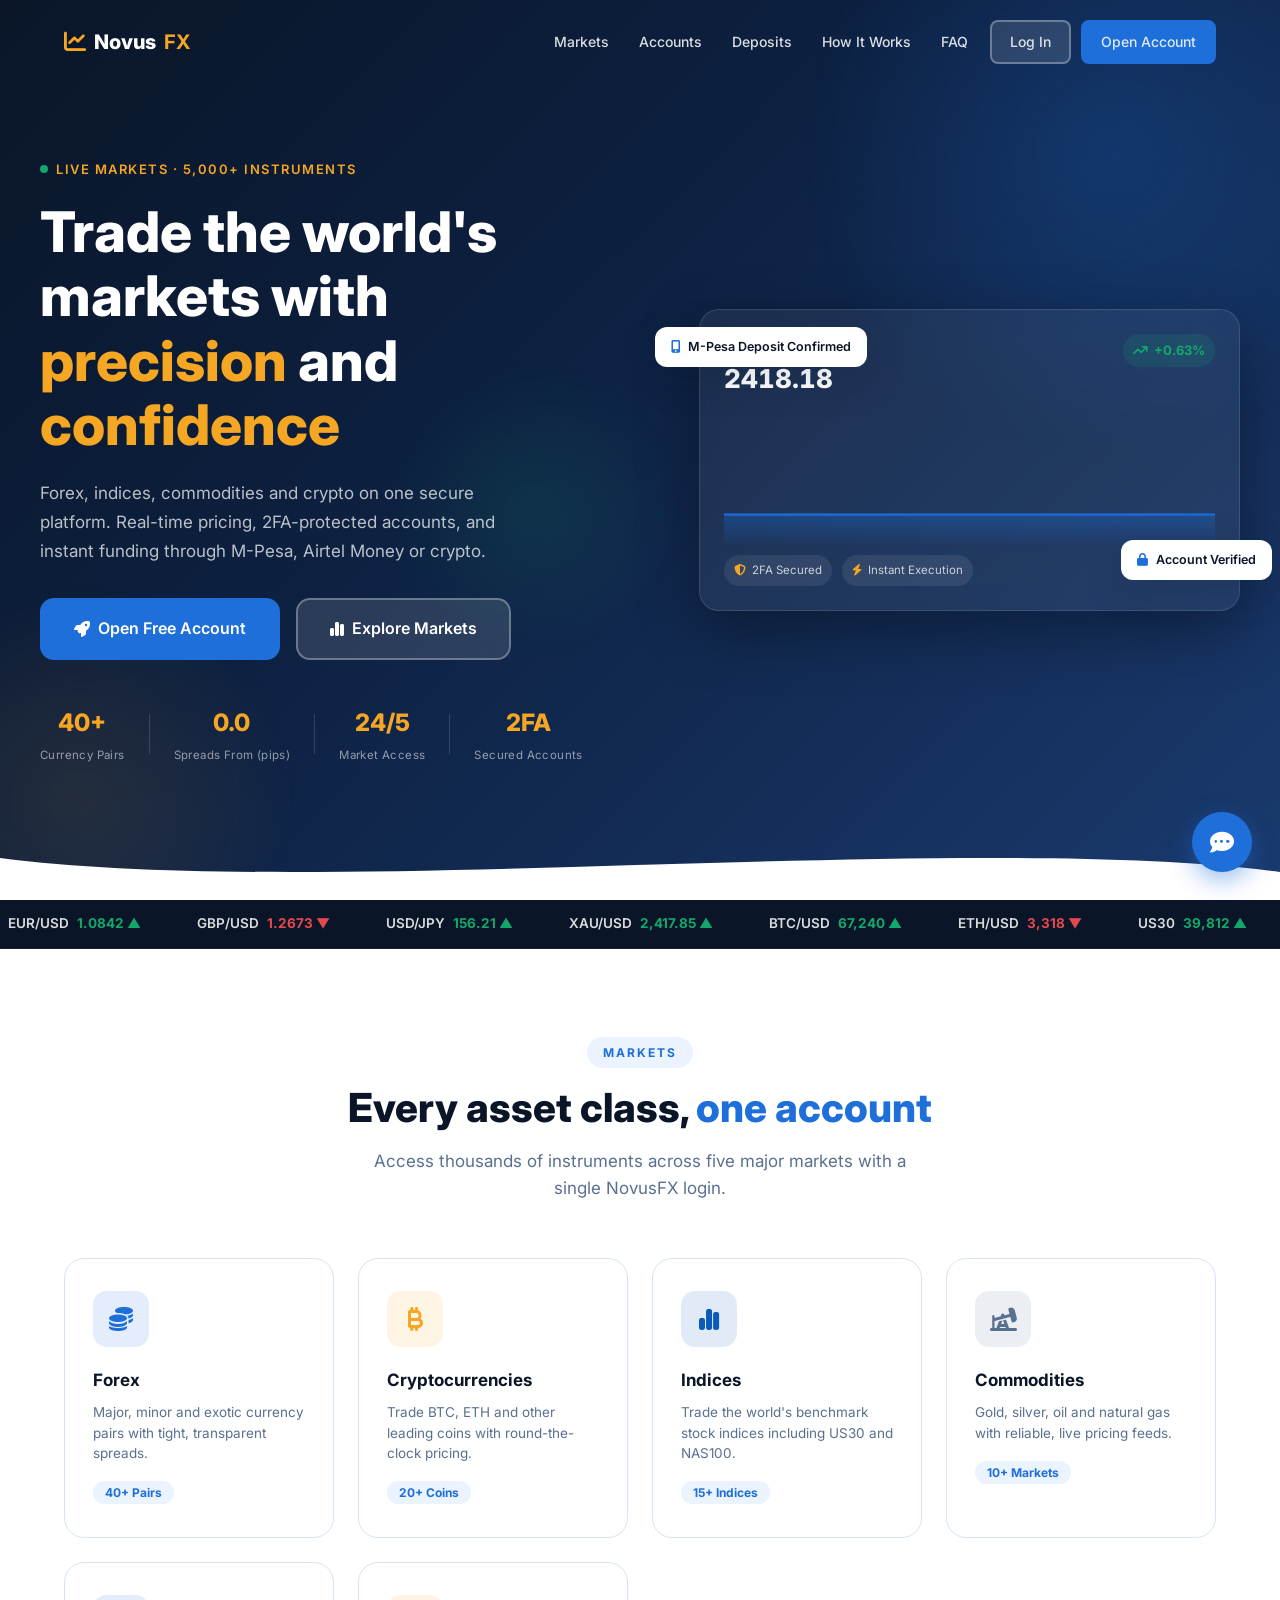
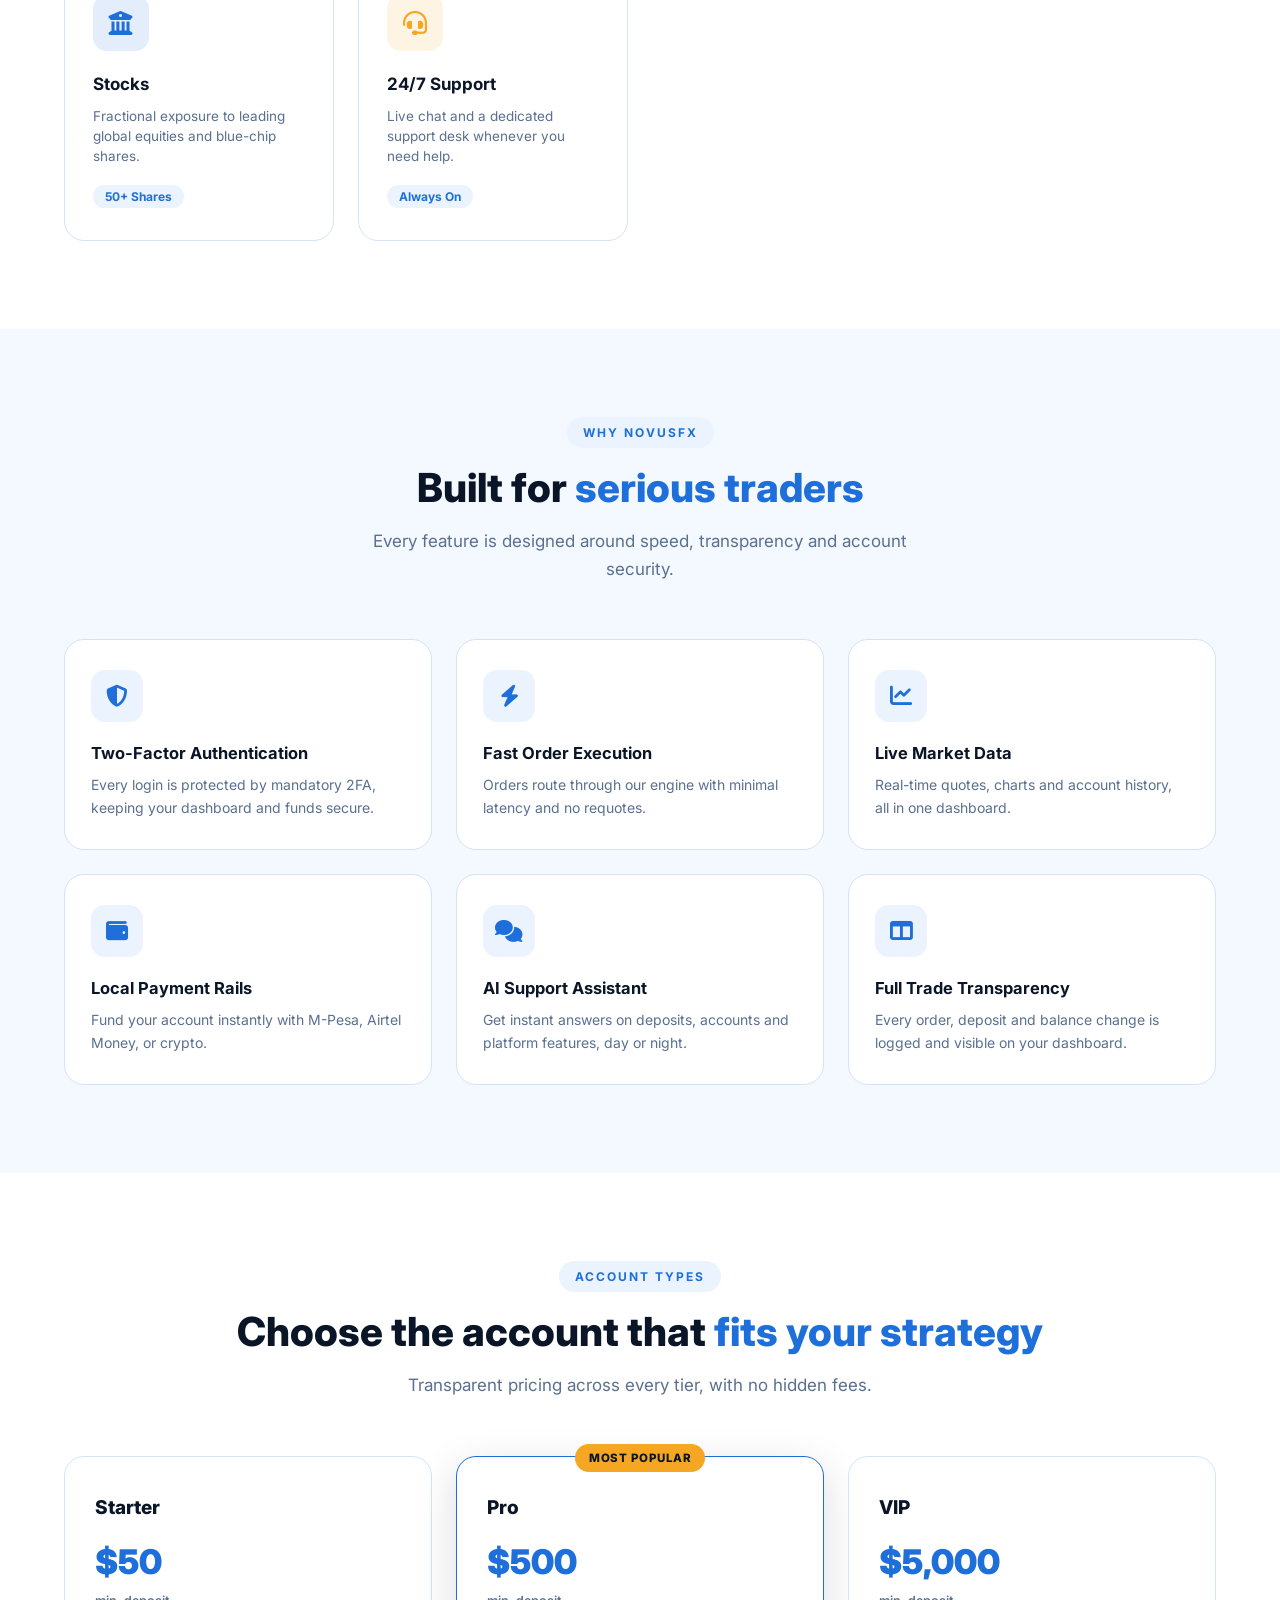
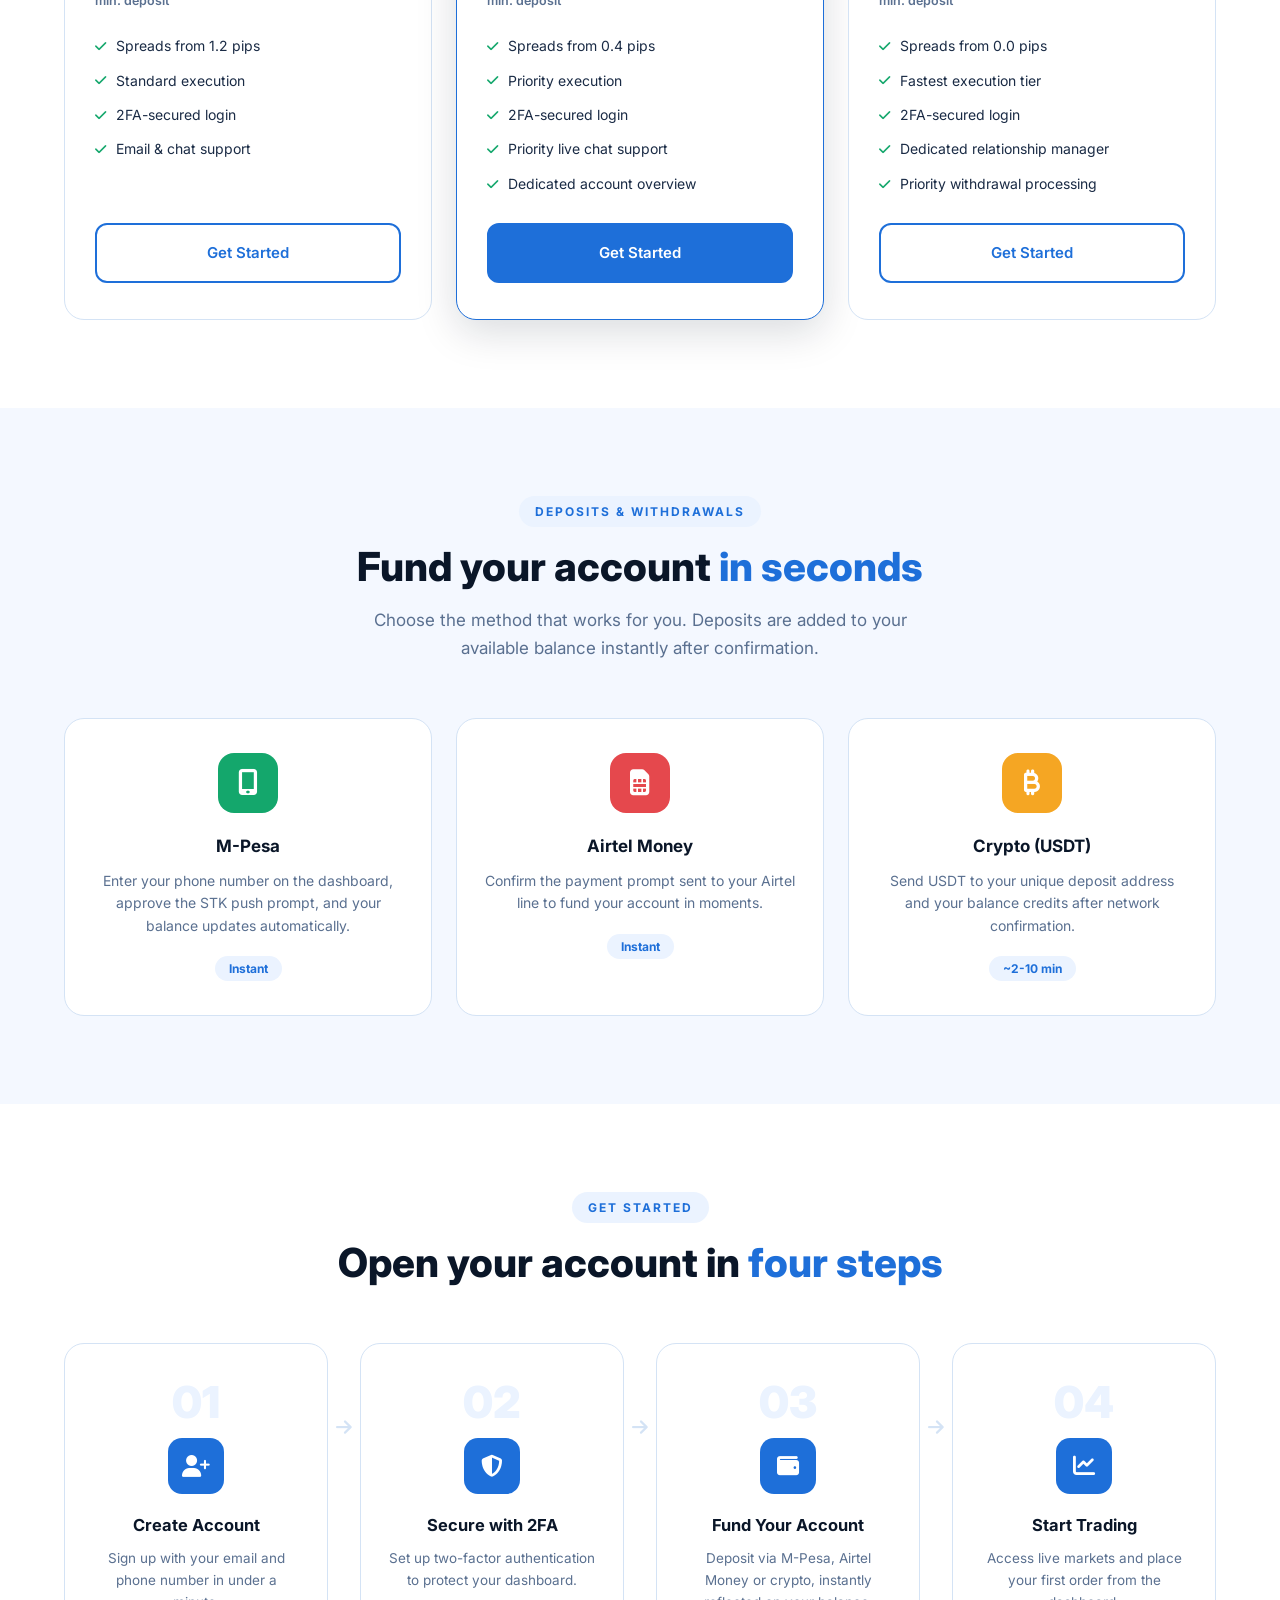
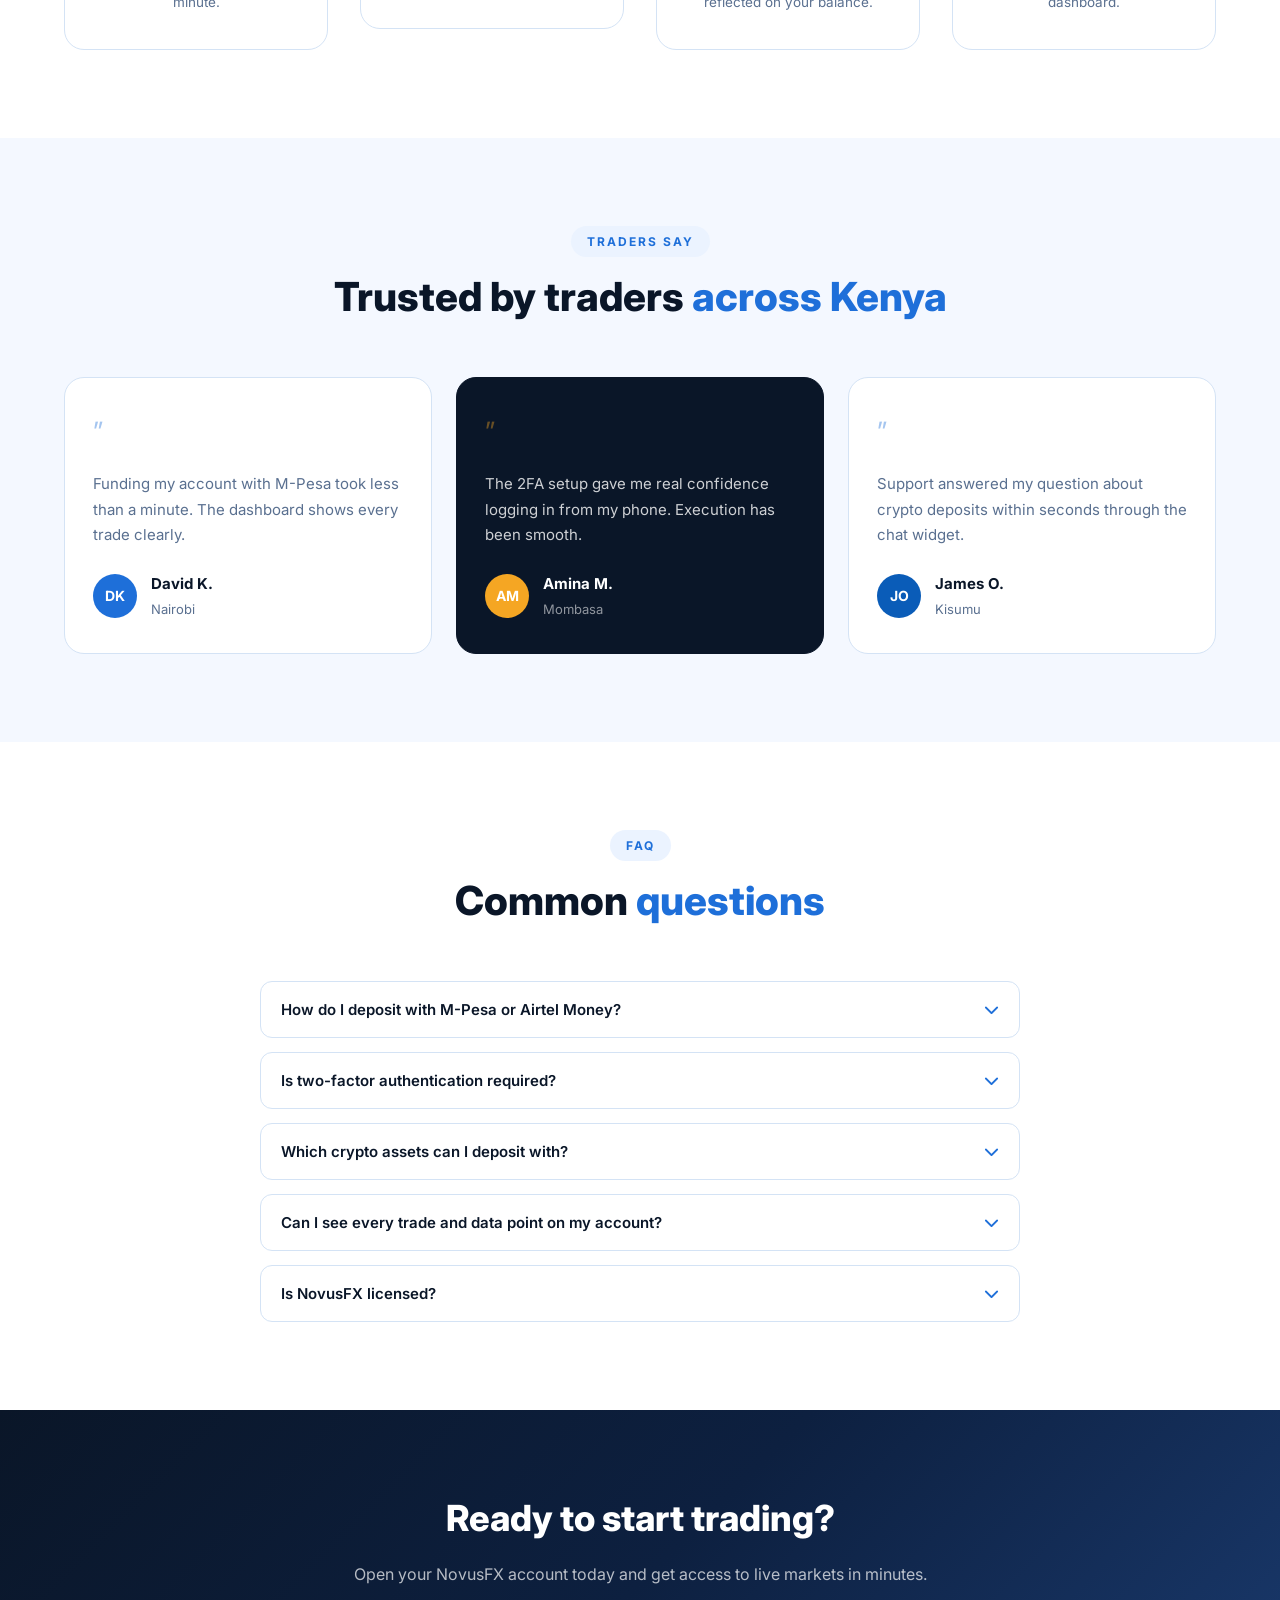
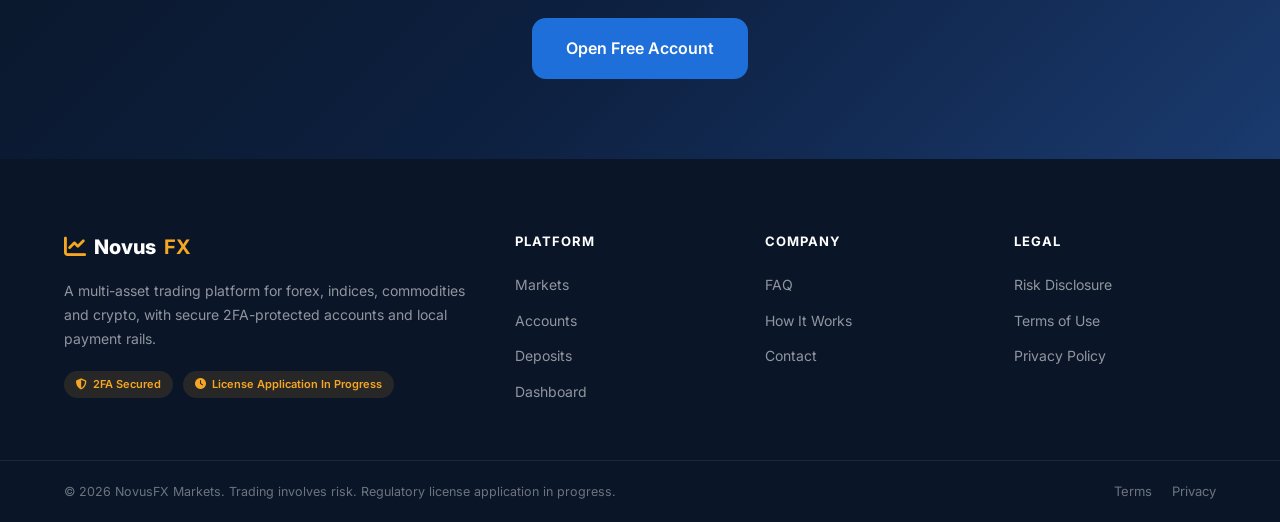
==== index.html @ 7cb46a4c "Add files via upload" ====
<!DOCTYPE html>
<html lang="en">
<head>
<meta charset="UTF-8">
<meta name="viewport" content="width=device-width, initial-scale=1.0">
<title>NovusFX Markets | Trade Forex, Indices, Commodities &amp; Crypto</title>
<meta name="description" content="NovusFX Markets — a multi-asset trading platform for forex, indices, commodities and crypto. Secure 2FA login, live market data, M-Pesa, Airtel Money and crypto funding.">
<link rel="preconnect" href="https://fonts.googleapis.com">
<link href="https://fonts.googleapis.com/css2?family=Inter:wght@400;500;600;700;800;900&display=swap" rel="stylesheet">
<link rel="stylesheet" href="https://cdnjs.cloudflare.com/ajax/libs/font-awesome/6.5.1/css/all.min.css">
<link rel="stylesheet" href="style.css">
</head>
<body>

<nav class="navbar" id="navbar">
  <div class="container nav-inner">
    <a href="#top" class="logo"><i class="fa-solid fa-chart-line logo-icon"></i><strong>Novus</strong><em>FX</em></a>
    <div class="nav-links" id="navLinks">
      <a href="#markets">Markets</a>
      <a href="#accounts">Accounts</a>
      <a href="#deposits">Deposits</a>
      <a href="#how-it-works">How It Works</a>
      <a href="#faq">FAQ</a>
      <a href="auth.html" class="btn btn-ghost">Log In</a>
      <a href="auth.html?tab=signup" class="btn btn-primary">Open Account</a>
    </div>
    <button class="hamburger" id="hamburger" aria-label="Menu"><span></span><span></span><span></span></button>
  </div>
</nav>

<header class="hero" id="top">
  <div class="hero-bg-shapes">
    <div class="shape shape-1"></div>
    <div class="shape shape-2"></div>
    <div class="shape shape-3"></div>
  </div>

  <div class="container hero-inner">
    <div class="hero-copy">
      <div class="hero-eyebrow"><span class="live-dot"></span> Live Markets &middot; 5,000+ Instruments</div>
      <h1>Trade the world's markets with <span class="highlight">precision</span> and <span class="highlight">confidence</span></h1>
      <p class="hero-sub">Forex, indices, commodities and crypto on one secure platform. Real-time pricing, 2FA-protected accounts, and instant funding through M-Pesa, Airtel Money or crypto.</p>
      <div class="hero-actions">
        <a href="auth.html?tab=signup" class="btn btn-primary btn-lg"><i class="fa-solid fa-rocket"></i> Open Free Account</a>
        <a href="#markets" class="btn btn-ghost btn-lg"><i class="fa-solid fa-chart-simple"></i> Explore Markets</a>
      </div>
      <div class="hero-trust">
        <div class="trust-item"><span>40+</span><small>Currency Pairs</small></div>
        <div class="trust-divider"></div>
        <div class="trust-item"><span>0.0</span><small>Spreads From (pips)</small></div>
        <div class="trust-divider"></div>
        <div class="trust-item"><span>24/5</span><small>Market Access</small></div>
        <div class="trust-divider"></div>
        <div class="trust-item"><span>2FA</span><small>Secured Accounts</small></div>
      </div>
    </div>

    <div class="hero-visual">
      <div class="chart-card">
        <div class="chart-card-head">
          <div>
            <span class="chart-symbol">XAU/USD</span>
            <span class="chart-price" id="chartPrice">2,417.85</span>
          </div>
          <span class="chart-change up" id="chartChange"><i class="fa-solid fa-arrow-trend-up"></i> +0.64%</span>
        </div>
        <svg class="chart-svg" viewBox="0 0 400 160" preserveAspectRatio="none">
          <defs>
            <linearGradient id="chartFill" x1="0" y1="0" x2="0" y2="1">
              <stop offset="0%" stop-color="#1E6FD9" stop-opacity="0.35"/>
              <stop offset="100%" stop-color="#1E6FD9" stop-opacity="0"/>
            </linearGradient>
          </defs>
          <path id="areaPath" d="M0,120 L400,120 L400,160 L0,160 Z" fill="url(#chartFill)"></path>
          <path id="linePath" d="M0,120 L400,120" fill="none" stroke="#1E6FD9" stroke-width="2.5" stroke-linecap="round"></path>
        </svg>
        <div class="chart-tags">
          <span class="chart-mini-tag"><i class="fa-solid fa-shield-halved"></i> 2FA Secured</span>
          <span class="chart-mini-tag"><i class="fa-solid fa-bolt"></i> Instant Execution</span>
        </div>
      </div>
      <div class="floating-tag tag-1"><i class="fa-solid fa-mobile-screen-button"></i> M-Pesa Deposit Confirmed</div>
      <div class="floating-tag tag-2"><i class="fa-solid fa-lock"></i> Account Verified</div>
    </div>
  </div>

  <div class="hero-wave">
    <svg viewBox="0 0 1440 80" preserveAspectRatio="none"><path fill="#ffffff" d="M0,32 C360,80 1080,0 1440,48 L1440,80 L0,80 Z"></path></svg>
  </div>
</header>

<div class="marquee-strip">
  <div class="marquee-track" id="marqueeTrack">
    <span>EUR/USD <b class="mq-up">1.0842 ▲</b></span>
    <span>GBP/USD <b class="mq-down">1.2673 ▼</b></span>
    <span>USD/JPY <b class="mq-up">156.21 ▲</b></span>
    <span>XAU/USD <b class="mq-up">2,417.85 ▲</b></span>
    <span>BTC/USD <b class="mq-up">67,240 ▲</b></span>
    <span>ETH/USD <b class="mq-down">3,318 ▼</b></span>
    <span>US30 <b class="mq-up">39,812 ▲</b></span>
    <span>NAS100 <b class="mq-up">18,540 ▲</b></span>
    <span>BRENT <b class="mq-down">83.12 ▼</b></span>
    <span>USD/KES <b class="mq-up">129.40 ▲</b></span>
  </div>
</div>

<section class="section" id="markets">
  <div class="container">
    <div class="section-header">
      <span class="section-eyebrow">Markets</span>
      <h2>Every asset class, <span class="highlight">one account</span></h2>
      <p>Access thousands of instruments across five major markets with a single NovusFX login.</p>
    </div>
    <div class="categories-grid">
      <div class="cat-card reveal" style="--c:#1E6FD9">
        <div class="cat-icon"><i class="fa-solid fa-coins"></i></div>
        <h3>Forex</h3>
        <p>Major, minor and exotic currency pairs with tight, transparent spreads.</p>
        <span class="cat-count">40+ Pairs</span>
      </div>
      <div class="cat-card reveal" style="--c:#F5A623">
        <div class="cat-icon"><i class="fa-solid fa-bitcoin-sign"></i></div>
        <h3>Cryptocurrencies</h3>
        <p>Trade BTC, ETH and other leading coins with round-the-clock pricing.</p>
        <span class="cat-count">20+ Coins</span>
      </div>
      <div class="cat-card reveal" style="--c:#0A5CB8">
        <div class="cat-icon"><i class="fa-solid fa-chart-simple"></i></div>
        <h3>Indices</h3>
        <p>Trade the world's benchmark stock indices including US30 and NAS100.</p>
        <span class="cat-count">15+ Indices</span>
      </div>
      <div class="cat-card reveal" style="--c:#5A7090">
        <div class="cat-icon"><i class="fa-solid fa-oil-well"></i></div>
        <h3>Commodities</h3>
        <p>Gold, silver, oil and natural gas with reliable, live pricing feeds.</p>
        <span class="cat-count">10+ Markets</span>
      </div>
      <div class="cat-card reveal" style="--c:#1E6FD9">
        <div class="cat-icon"><i class="fa-solid fa-building-columns"></i></div>
        <h3>Stocks</h3>
        <p>Fractional exposure to leading global equities and blue-chip shares.</p>
        <span class="cat-count">50+ Shares</span>
      </div>
      <div class="cat-card reveal" style="--c:#F5A623">
        <div class="cat-icon"><i class="fa-solid fa-headset"></i></div>
        <h3>24/7 Support</h3>
        <p>Live chat and a dedicated support desk whenever you need help.</p>
        <span class="cat-count">Always On</span>
      </div>
    </div>
  </div>
</section>

<section class="section alt-bg">
  <div class="container">
    <div class="section-header">
      <span class="section-eyebrow">Why NovusFX</span>
      <h2>Built for <span class="highlight">serious traders</span></h2>
      <p>Every feature is designed around speed, transparency and account security.</p>
    </div>
    <div class="feature-grid">
      <div class="feature-card reveal">
        <div class="feature-icon"><i class="fa-solid fa-shield-halved"></i></div>
        <h3>Two-Factor Authentication</h3>
        <p>Every login is protected by mandatory 2FA, keeping your dashboard and funds secure.</p>
      </div>
      <div class="feature-card reveal">
        <div class="feature-icon"><i class="fa-solid fa-bolt"></i></div>
        <h3>Fast Order Execution</h3>
        <p>Orders route through our engine with minimal latency and no requotes.</p>
      </div>
      <div class="feature-card reveal">
        <div class="feature-icon"><i class="fa-solid fa-chart-line"></i></div>
        <h3>Live Market Data</h3>
        <p>Real-time quotes, charts and account history, all in one dashboard.</p>
      </div>
      <div class="feature-card reveal">
        <div class="feature-icon"><i class="fa-solid fa-wallet"></i></div>
        <h3>Local Payment Rails</h3>
        <p>Fund your account instantly with M-Pesa, Airtel Money, or crypto.</p>
      </div>
      <div class="feature-card reveal">
        <div class="feature-icon"><i class="fa-solid fa-comments"></i></div>
        <h3>AI Support Assistant</h3>
        <p>Get instant answers on deposits, accounts and platform features, day or night.</p>
      </div>
      <div class="feature-card reveal">
        <div class="feature-icon"><i class="fa-solid fa-table-columns"></i></div>
        <h3>Full Trade Transparency</h3>
        <p>Every order, deposit and balance change is logged and visible on your dashboard.</p>
      </div>
    </div>
  </div>
</section>

<section class="section" id="accounts">
  <div class="container">
    <div class="section-header">
      <span class="section-eyebrow">Account Types</span>
      <h2>Choose the account that <span class="highlight">fits your strategy</span></h2>
      <p>Transparent pricing across every tier, with no hidden fees.</p>
    </div>
    <div class="plans-grid">
      <div class="plan-card reveal">
        <h3>Starter</h3>
        <div class="plan-price">$50<span>min. deposit</span></div>
        <ul class="plan-list">
          <li><i class="fa-solid fa-check"></i> Spreads from 1.2 pips</li>
          <li><i class="fa-solid fa-check"></i> Standard execution</li>
          <li><i class="fa-solid fa-check"></i> 2FA-secured login</li>
          <li><i class="fa-solid fa-check"></i> Email &amp; chat support</li>
        </ul>
        <a href="auth.html?tab=signup" class="btn btn-outline btn-full">Get Started</a>
      </div>
      <div class="plan-card featured reveal">
        <span class="plan-tag">Most Popular</span>
        <h3>Pro</h3>
        <div class="plan-price">$500<span>min. deposit</span></div>
        <ul class="plan-list">
          <li><i class="fa-solid fa-check"></i> Spreads from 0.4 pips</li>
          <li><i class="fa-solid fa-check"></i> Priority execution</li>
          <li><i class="fa-solid fa-check"></i> 2FA-secured login</li>
          <li><i class="fa-solid fa-check"></i> Priority live chat support</li>
          <li><i class="fa-solid fa-check"></i> Dedicated account overview</li>
        </ul>
        <a href="auth.html?tab=signup" class="btn btn-primary btn-full">Get Started</a>
      </div>
      <div class="plan-card reveal">
        <h3>VIP</h3>
        <div class="plan-price">$5,000<span>min. deposit</span></div>
        <ul class="plan-list">
          <li><i class="fa-solid fa-check"></i> Spreads from 0.0 pips</li>
          <li><i class="fa-solid fa-check"></i> Fastest execution tier</li>
          <li><i class="fa-solid fa-check"></i> 2FA-secured login</li>
          <li><i class="fa-solid fa-check"></i> Dedicated relationship manager</li>
          <li><i class="fa-solid fa-check"></i> Priority withdrawal processing</li>
        </ul>
        <a href="auth.html?tab=signup" class="btn btn-outline btn-full">Get Started</a>
      </div>
    </div>
  </div>
</section>

<section class="section alt-bg" id="deposits">
  <div class="container">
    <div class="section-header">
      <span class="section-eyebrow">Deposits &amp; Withdrawals</span>
      <h2>Fund your account <span class="highlight">in seconds</span></h2>
      <p>Choose the method that works for you. Deposits are added to your available balance instantly after confirmation.</p>
    </div>
    <div class="deposit-grid">
      <div class="deposit-card reveal">
        <div class="deposit-icon mpesa"><i class="fa-solid fa-mobile-screen-button"></i></div>
        <h3>M-Pesa</h3>
        <p>Enter your phone number on the dashboard, approve the STK push prompt, and your balance updates automatically.</p>
        <span class="deposit-tag">Instant</span>
      </div>
      <div class="deposit-card reveal">
        <div class="deposit-icon airtel"><i class="fa-solid fa-sim-card"></i></div>
        <h3>Airtel Money</h3>
        <p>Confirm the payment prompt sent to your Airtel line to fund your account in moments.</p>
        <span class="deposit-tag">Instant</span>
      </div>
      <div class="deposit-card reveal">
        <div class="deposit-icon crypto"><i class="fa-solid fa-bitcoin-sign"></i></div>
        <h3>Crypto (USDT)</h3>
        <p>Send USDT to your unique deposit address and your balance credits after network confirmation.</p>
        <span class="deposit-tag">~2-10 min</span>
      </div>
    </div>
  </div>
</section>

<section class="section" id="how-it-works">
  <div class="container">
    <div class="section-header">
      <span class="section-eyebrow">Get Started</span>
      <h2>Open your account in <span class="highlight">four steps</span></h2>
    </div>
    <div class="steps-track">
      <div class="step-card reveal">
        <div class="step-num">01</div>
        <div class="step-icon"><i class="fa-solid fa-user-plus"></i></div>
        <h3>Create Account</h3>
        <p>Sign up with your email and phone number in under a minute.</p>
      </div>
      <i class="fa-solid fa-arrow-right step-arrow"></i>
      <div class="step-card reveal">
        <div class="step-num">02</div>
        <div class="step-icon"><i class="fa-solid fa-shield-halved"></i></div>
        <h3>Secure with 2FA</h3>
        <p>Set up two-factor authentication to protect your dashboard.</p>
      </div>
      <i class="fa-solid fa-arrow-right step-arrow"></i>
      <div class="step-card reveal">
        <div class="step-num">03</div>
        <div class="step-icon"><i class="fa-solid fa-wallet"></i></div>
        <h3>Fund Your Account</h3>
        <p>Deposit via M-Pesa, Airtel Money or crypto, instantly reflected on your balance.</p>
      </div>
      <i class="fa-solid fa-arrow-right step-arrow"></i>
      <div class="step-card reveal">
        <div class="step-num">04</div>
        <div class="step-icon"><i class="fa-solid fa-chart-line"></i></div>
        <h3>Start Trading</h3>
        <p>Access live markets and place your first order from the dashboard.</p>
      </div>
    </div>
  </div>
</section>

<section class="section alt-bg">
  <div class="container">
    <div class="section-header">
      <span class="section-eyebrow">Traders Say</span>
      <h2>Trusted by traders <span class="highlight">across Kenya</span></h2>
    </div>
    <div class="testimonials-grid">
      <div class="testi-card reveal">
        <div class="testi-quote">&rdquo;</div>
        <p>Funding my account with M-Pesa took less than a minute. The dashboard shows every trade clearly.</p>
        <div class="testi-author">
          <div class="testi-avatar" style="background:#1E6FD9">DK</div>
          <div><strong>David K.</strong><span>Nairobi</span></div>
        </div>
      </div>
      <div class="testi-card featured reveal">
        <div class="testi-quote">&rdquo;</div>
        <p>The 2FA setup gave me real confidence logging in from my phone. Execution has been smooth.</p>
        <div class="testi-author">
          <div class="testi-avatar" style="background:#F5A623">AM</div>
          <div><strong>Amina M.</strong><span>Mombasa</span></div>
        </div>
      </div>
      <div class="testi-card reveal">
        <div class="testi-quote">&rdquo;</div>
        <p>Support answered my question about crypto deposits within seconds through the chat widget.</p>
        <div class="testi-author">
          <div class="testi-avatar" style="background:#0A5CB8">JO</div>
          <div><strong>James O.</strong><span>Kisumu</span></div>
        </div>
      </div>
    </div>
  </div>
</section>

<section class="section" id="faq">
  <div class="container">
    <div class="section-header">
      <span class="section-eyebrow">FAQ</span>
      <h2>Common <span class="highlight">questions</span></h2>
    </div>
    <div class="faq-list">
      <div class="faq-item reveal">
        <button class="faq-q">How do I deposit with M-Pesa or Airtel Money? <i class="fa-solid fa-chevron-down"></i></button>
        <div class="faq-a"><p>From your dashboard, choose Deposit, select M-Pesa or Airtel Money, enter your phone number and amount, then approve the prompt sent to your phone. Your balance updates automatically once confirmed.</p></div>
      </div>
      <div class="faq-item reveal">
        <button class="faq-q">Is two-factor authentication required? <i class="fa-solid fa-chevron-down"></i></button>
        <div class="faq-a"><p>Yes. Every account must enable 2FA before trading is unlocked, adding an extra layer of protection beyond your password.</p></div>
      </div>
      <div class="faq-item reveal">
        <button class="faq-q">Which crypto assets can I deposit with? <i class="fa-solid fa-chevron-down"></i></button>
        <div class="faq-a"><p>USDT deposits are supported. You'll receive a unique wallet address on your dashboard, and your balance credits once the network confirms the transaction.</p></div>
      </div>
      <div class="faq-item reveal">
        <button class="faq-q">Can I see every trade and data point on my account? <i class="fa-solid fa-chevron-down"></i></button>
        <div class="faq-a"><p>Yes. Your dashboard shows live balance, open positions, order history, and every deposit and withdrawal in full detail.</p></div>
      </div>
      <div class="faq-item reveal">
        <button class="faq-q">Is NovusFX licensed? <i class="fa-solid fa-chevron-down"></i></button>
        <div class="faq-a"><p>NovusFX's regulatory license application is currently in progress. Full licensing details will be published here once approved.</p></div>
      </div>
    </div>
  </div>
</section>

<section class="cta-band">
  <div class="container cta-inner reveal">
    <h2>Ready to start trading?</h2>
    <p>Open your NovusFX account today and get access to live markets in minutes.</p>
    <a href="auth.html?tab=signup" class="btn btn-primary btn-lg">Open Free Account</a>
  </div>
</section>

<footer class="footer">
  <div class="container footer-inner">
    <div class="footer-brand">
      <a href="#top" class="logo light"><i class="fa-solid fa-chart-line logo-icon"></i><strong>Novus</strong><em>FX</em></a>
      <p>A multi-asset trading platform for forex, indices, commodities and crypto, with secure 2FA-protected accounts and local payment rails.</p>
      <div class="footer-badges">
        <span><i class="fa-solid fa-shield-halved"></i> 2FA Secured</span>
        <span><i class="fa-solid fa-clock"></i> License Application In Progress</span>
      </div>
    </div>
    <div class="footer-col">
      <h4>Platform</h4>
      <ul>
        <li><a href="#markets">Markets</a></li>
        <li><a href="#accounts">Accounts</a></li>
        <li><a href="#deposits">Deposits</a></li>
        <li><a href="dashboard.html">Dashboard</a></li>
      </ul>
    </div>
    <div class="footer-col">
      <h4>Company</h4>
      <ul>
        <li><a href="#faq">FAQ</a></li>
        <li><a href="#how-it-works">How It Works</a></li>
        <li><a href="#">Contact</a></li>
      </ul>
    </div>
    <div class="footer-col">
      <h4>Legal</h4>
      <ul>
        <li><a href="#">Risk Disclosure</a></li>
        <li><a href="#">Terms of Use</a></li>
        <li><a href="#">Privacy Policy</a></li>
      </ul>
    </div>
  </div>
  <div class="footer-bottom">
    <div class="container">
      <span>&copy; 2026 NovusFX Markets. Trading involves risk. Regulatory license application in progress.</span>
      <div class="footer-legal"><a href="#">Terms</a><a href="#">Privacy</a></div>
    </div>
  </div>
</footer>

<button class="chat-toggle-btn" id="chatToggle" aria-label="Open chat"><i class="fa-solid fa-comment-dots"></i></button>
<div class="chat-panel" id="chatPanel">
  <div class="chat-panel-header">
    <div><strong>NovusFX Assistant</strong><span class="chat-status"><i class="fa-solid fa-circle"></i> Online</span></div>
    <button id="chatClose" aria-label="Close chat"><i class="fa-solid fa-xmark"></i></button>
  </div>
  <div class="chat-messages" id="chatMessages">
    <div class="chat-bubble assistant">Hi, I'm the NovusFX assistant. Ask me about deposits, 2FA, accounts or spreads.</div>
  </div>
  <form class="chat-input-row" id="chatForm">
    <input type="text" id="chatInput" placeholder="Type your question..." autocomplete="off">
    <button type="submit"><i class="fa-solid fa-paper-plane"></i></button>
  </form>
</div>

<button class="back-top" id="backTop" aria-label="Back to top"><i class="fa-solid fa-arrow-up"></i></button>

<script src="script.js"></script>
</body>
</html>
---- style.css ----
/* ====== CSS VARIABLES ====== */
:root {
  --navy: #0A1628;
  --blue: #1E6FD9;
  --blue-mid: #0A5CB8;
  --blue-light: #EBF3FF;
  --blue-pale: #f4f8ff;
  --gold: #F5A623;
  --green: #14A76C;
  --red: #E5484D;
  --white: #FFFFFF;
  --text: #1A2B45;
  --text-muted: #5A7090;
  --border: #D4E3F5;
  --shadow: 0 4px 24px rgba(30,111,217,0.10);
  --shadow-lg: 0 12px 40px rgba(10,22,40,0.15);
  --radius: 12px;
  --radius-lg: 20px;
  --transition: 0.25s ease;
  --font: 'Inter', system-ui, sans-serif;
}

*, *::before, *::after { box-sizing: border-box; margin: 0; padding: 0; }
html { scroll-behavior: smooth; }
body { font-family: var(--font); color: var(--text); background: var(--white); line-height: 1.6; overflow-x: hidden; }
img { max-width: 100%; display: block; }
a { text-decoration: none; color: inherit; }
ul { list-style: none; }
input, select, textarea, button { font-family: inherit; }

.container { max-width: 1200px; margin: 0 auto; padding: 0 24px; }
.section { padding: 88px 0; }
.section.alt-bg { background: var(--blue-pale); }
.section-header { text-align: center; margin-bottom: 56px; }
.section-eyebrow { display: inline-block; font-size: 12px; font-weight: 700; letter-spacing: 2px; text-transform: uppercase; color: var(--blue); background: var(--blue-light); padding: 6px 16px; border-radius: 100px; margin-bottom: 16px; }
.section-header h2 { font-size: clamp(28px, 4vw, 40px); font-weight: 800; color: var(--navy); line-height: 1.2; margin-bottom: 16px; }
.section-header p { color: var(--text-muted); font-size: 17px; max-width: 560px; margin: 0 auto; }
.highlight { color: var(--blue); }

.btn { display: inline-flex; align-items: center; gap: 8px; padding: 12px 24px; border-radius: var(--radius); font-weight: 600; font-size: 15px; cursor: pointer; border: 2px solid transparent; transition: all var(--transition); white-space: nowrap; }
.btn-primary { background: var(--blue); color: #fff; border-color: var(--blue); }
.btn-primary:hover { background: var(--blue-mid); border-color: var(--blue-mid); transform: translateY(-2px); box-shadow: 0 8px 24px rgba(30,111,217,0.3); }
.btn-outline { background: transparent; color: var(--blue); border-color: var(--blue); }
.btn-outline:hover { background: var(--blue); color: #fff; }
.btn-ghost { background: rgba(255,255,255,0.12); color: #fff; border-color: rgba(255,255,255,0.3); }
.btn-ghost:hover { background: rgba(255,255,255,0.22); }
.btn-lg { padding: 16px 32px; font-size: 16px; border-radius: 14px; }
.btn-full { width: 100%; justify-content: center; padding: 16px; }
.btn:active { transform: scale(0.96); }

/* ===== NAVBAR ===== */
.navbar { position: fixed; top: 0; left: 0; right: 0; z-index: 1000; background: rgba(10,22,40,0.0); backdrop-filter: blur(0px); transition: all 0.35s ease; padding: 20px 0; }
.navbar.scrolled { background: rgba(10,22,40,0.96); backdrop-filter: blur(12px); padding: 12px 0; box-shadow: 0 2px 24px rgba(0,0,0,0.2); }
.nav-inner { display: flex; align-items: center; justify-content: space-between; }
.logo { display: flex; align-items: center; gap: 8px; font-size: 20px; color: #fff; font-weight: 500; }
.logo strong { font-weight: 800; }
.logo em { font-style: normal; color: var(--gold); font-weight: 700; }
.logo-icon { font-size: 22px; color: var(--gold); }
.nav-links { display: flex; align-items: center; gap: 6px; }
.nav-links a { color: rgba(255,255,255,0.85); font-size: 14px; font-weight: 500; padding: 8px 12px; border-radius: 8px; transition: all var(--transition); }
.nav-links a:hover { color: #fff; background: rgba(255,255,255,0.08); }
.nav-links .btn { padding: 9px 18px; font-size: 14px; margin-left: 4px; }
.hamburger { display: none; flex-direction: column; gap: 5px; cursor: pointer; background: none; border: none; padding: 4px; }
.hamburger span { display: block; width: 24px; height: 2px; background: #fff; border-radius: 2px; transition: all var(--transition); }

/* ===== HERO ===== */
.hero { min-height: 100vh; display: flex; flex-direction: column; justify-content: center; background: linear-gradient(135deg, #0A1628 0%, #0D2040 40%, #1a3a6e 100%); position: relative; overflow: hidden; padding-top: 80px; }
.hero-bg-shapes { position: absolute; inset: 0; pointer-events: none; }
.shape { position: absolute; border-radius: 50%; filter: blur(2px); }
.shape-1 { width: 620px; height: 620px; background: radial-gradient(circle, rgba(30,111,217,0.22) 0%, transparent 70%); top: -160px; right: -140px; animation: driftA 16s ease-in-out infinite; }
.shape-2 { width: 440px; height: 440px; background: radial-gradient(circle, rgba(245,166,35,0.10) 0%, transparent 70%); bottom: -120px; left: -140px; animation: driftB 20s ease-in-out infinite; }
.shape-3 { width: 300px; height: 300px; background: radial-gradient(circle, rgba(20,167,108,0.12) 0%, transparent 70%); top: 40%; left: 30%; animation: driftC 24s ease-in-out infinite; }
@keyframes driftA { 0%,100% { transform: translate(0,0) scale(1); } 50% { transform: translate(-40px,50px) scale(1.08); } }
@keyframes driftB { 0%,100% { transform: translate(0,0) scale(1); } 50% { transform: translate(50px,-30px) scale(1.1); } }
@keyframes driftC { 0%,100% { transform: translate(0,0); } 50% { transform: translate(30px,40px); } }

.hero-inner { display: grid; grid-template-columns: 1.05fr 0.95fr; gap: 60px; align-items: center; padding: 60px 0 120px; position: relative; z-index: 1; }
.hero-eyebrow { display: inline-flex; align-items: center; gap: 8px; color: var(--gold); font-size: 13px; font-weight: 600; letter-spacing: 1.5px; text-transform: uppercase; margin-bottom: 20px; }
.live-dot { width: 8px; height: 8px; border-radius: 50%; background: var(--green); box-shadow: 0 0 0 0 rgba(20,167,108,0.6); animation: livePulse 1.8s infinite; }
@keyframes livePulse { 0% { box-shadow: 0 0 0 0 rgba(20,167,108,0.6); } 70% { box-shadow: 0 0 0 10px rgba(20,167,108,0); } 100% { box-shadow: 0 0 0 0 rgba(20,167,108,0); } }
.hero h1 { font-size: clamp(34px, 4.6vw, 56px); font-weight: 800; color: #fff; line-height: 1.15; margin-bottom: 22px; }
.hero .highlight { color: var(--gold); }
.hero-sub { font-size: 17px; color: rgba(255,255,255,0.72); line-height: 1.7; max-width: 480px; margin-bottom: 32px; }
.hero-actions { display: flex; gap: 16px; flex-wrap: wrap; margin-bottom: 44px; }
.hero-trust { display: flex; align-items: center; }
.trust-item { text-align: center; padding: 0 24px; }
.trust-item:first-child { padding-left: 0; }
.trust-item span:first-of-type { font-size: 24px; font-weight: 800; color: var(--gold); display: block; }
.trust-item small { display: block; font-size: 11.5px; color: rgba(255,255,255,0.55); margin-top: 4px; letter-spacing: 0.4px; }
.trust-divider { width: 1px; height: 40px; background: rgba(255,255,255,0.15); }

.hero-visual { position: relative; }
.chart-card { background: rgba(255,255,255,0.06); border: 1px solid rgba(255,255,255,0.12); backdrop-filter: blur(10px); border-radius: var(--radius-lg); padding: 24px; box-shadow: 0 20px 60px rgba(0,0,0,0.35); }
.chart-card-head { display: flex; align-items: flex-start; justify-content: space-between; margin-bottom: 18px; }
.chart-symbol { display: block; font-size: 12px; color: rgba(255,255,255,0.6); letter-spacing: 1px; text-transform: uppercase; margin-bottom: 4px; }
.chart-price { font-size: 26px; font-weight: 800; color: #fff; font-variant-numeric: tabular-nums; }
.chart-change { font-size: 13px; font-weight: 700; padding: 6px 10px; border-radius: 100px; display: inline-flex; align-items: center; gap: 6px; }
.chart-change.up { color: var(--green); background: rgba(20,167,108,0.15); }
.chart-change.down { color: var(--red); background: rgba(229,72,77,0.15); }
.chart-svg { width: 100%; height: 130px; display: block; }
#linePath { stroke-dasharray: 900; stroke-dashoffset: 900; animation: drawLine 2.4s ease forwards 0.3s; }
@keyframes drawLine { to { stroke-dashoffset: 0; } }
#areaPath { opacity: 0; animation: fadeInArea 1.2s ease forwards 1.6s; }
@keyframes fadeInArea { to { opacity: 1; } }
.chart-tags { display: flex; gap: 10px; flex-wrap: wrap; margin-top: 8px; }
.chart-mini-tag { font-size: 11.5px; color: rgba(255,255,255,0.75); background: rgba(255,255,255,0.08); padding: 6px 10px; border-radius: 100px; display: inline-flex; align-items: center; gap: 6px; }
.chart-mini-tag i { color: var(--gold); }

.floating-tag { position: absolute; background: #fff; border-radius: 12px; padding: 10px 16px; font-size: 12.5px; font-weight: 600; color: var(--navy); box-shadow: var(--shadow-lg); display: flex; align-items: center; gap: 8px; white-space: nowrap; animation: floatTag 3.4s ease-in-out infinite; }
.floating-tag i { color: var(--blue); }
.tag-1 { top: 6%; left: -8%; animation-delay: 0s; }
.tag-2 { bottom: 10%; right: -6%; animation-delay: 1.6s; }
@keyframes floatTag { 0%, 100% { transform: translateY(0px); } 50% { transform: translateY(-9px); } }

.hero-wave { position: absolute; bottom: 0; left: 0; right: 0; line-height: 0; }
.hero-wave svg { width: 100%; height: 70px; }

/* ===== MARQUEE ===== */
.marquee-strip { background: var(--navy); padding: 13px 0; overflow: hidden; border-bottom: 1px solid rgba(255,255,255,0.06); }
.marquee-track { display: flex; gap: 40px; width: max-content; animation: marquee 32s linear infinite; font-size: 13.5px; font-weight: 600; color: rgba(255,255,255,0.85); }
.marquee-track span { white-space: nowrap; padding: 0 8px; display: flex; align-items: center; gap: 8px; }
.mq-up { color: var(--green); }
.mq-down { color: var(--red); }
@keyframes marquee { from { transform: translateX(0); } to { transform: translateX(-50%); } }

/* ===== CATEGORIES / MARKETS ===== */
.categories-grid { display: grid; grid-template-columns: repeat(auto-fill, minmax(240px, 1fr)); gap: 24px; }
.cat-card { background: var(--white); border: 1.5px solid var(--border); border-radius: var(--radius-lg); padding: 32px 28px; cursor: pointer; transition: all var(--transition); }
.cat-card:hover { border-color: var(--blue); transform: translateY(-4px); box-shadow: var(--shadow-lg); }
.cat-icon { width: 56px; height: 56px; border-radius: 14px; background: color-mix(in srgb, var(--c) 12%, transparent); color: var(--c); display: flex; align-items: center; justify-content: center; font-size: 24px; margin-bottom: 20px; }
.cat-card h3 { font-size: 17px; font-weight: 700; color: var(--navy); margin-bottom: 8px; }
.cat-card p { font-size: 13.5px; color: var(--text-muted); line-height: 1.5; margin-bottom: 16px; }
.cat-count { font-size: 12px; font-weight: 700; color: var(--blue); background: var(--blue-light); padding: 4px 12px; border-radius: 100px; }

/* ===== FEATURES ===== */
.feature-grid { display: grid; grid-template-columns: repeat(auto-fill, minmax(280px, 1fr)); gap: 24px; }
.feature-card { background: #fff; border: 1.5px solid var(--border); border-radius: var(--radius-lg); padding: 30px 26px; transition: all var(--transition); }
.feature-card:hover { transform: translateY(-4px); box-shadow: var(--shadow-lg); border-color: var(--blue); }
.feature-icon { width: 52px; height: 52px; border-radius: 14px; background: var(--blue-light); color: var(--blue); display: flex; align-items: center; justify-content: center; font-size: 22px; margin-bottom: 18px; }
.feature-card h3 { font-size: 16.5px; font-weight: 700; color: var(--navy); margin-bottom: 8px; }
.feature-card p { font-size: 14px; color: var(--text-muted); line-height: 1.6; }

/* ===== PLANS / ACCOUNT TYPES ===== */
.plans-grid { display: grid; grid-template-columns: repeat(3, 1fr); gap: 24px; align-items: stretch; }
.plan-card { background: #fff; border: 1.5px solid var(--border); border-radius: var(--radius-lg); padding: 36px 30px; position: relative; transition: all var(--transition); display: flex; flex-direction: column; }
.plan-card:hover { transform: translateY(-4px); box-shadow: var(--shadow-lg); }
.plan-card.featured { border-color: var(--blue); box-shadow: var(--shadow-lg); transform: scale(1.02); }
.plan-tag { position: absolute; top: -13px; left: 50%; transform: translateX(-50%); background: var(--gold); color: var(--navy); font-size: 11.5px; font-weight: 800; padding: 5px 14px; border-radius: 100px; text-transform: uppercase; letter-spacing: 0.5px; }
.plan-card h3 { font-size: 19px; font-weight: 800; color: var(--navy); margin-bottom: 12px; }
.plan-price { font-size: 34px; font-weight: 900; color: var(--blue); margin-bottom: 24px; }
.plan-price span { display: block; font-size: 12.5px; font-weight: 600; color: var(--text-muted); margin-top: 2px; }
.plan-list { display: flex; flex-direction: column; gap: 12px; margin-bottom: 28px; flex: 1; }
.plan-list li { display: flex; align-items: center; gap: 10px; font-size: 14px; color: var(--text); }
.plan-list i { color: var(--green); font-size: 13px; }

/* ===== DEPOSITS ===== */
.deposit-grid { display: grid; grid-template-columns: repeat(3, 1fr); gap: 24px; }
.deposit-card { background: #fff; border: 1.5px solid var(--border); border-radius: var(--radius-lg); padding: 34px 28px; text-align: center; transition: all var(--transition); }
.deposit-card:hover { transform: translateY(-4px); box-shadow: var(--shadow-lg); border-color: var(--blue); }
.deposit-icon { width: 60px; height: 60px; border-radius: 16px; display: flex; align-items: center; justify-content: center; font-size: 26px; margin: 0 auto 20px; color: #fff; }
.deposit-icon.mpesa { background: #14A76C; }
.deposit-icon.airtel { background: #E5484D; }
.deposit-icon.crypto { background: var(--gold); }
.deposit-card h3 { font-size: 17px; font-weight: 700; color: var(--navy); margin-bottom: 10px; }
.deposit-card p { font-size: 14px; color: var(--text-muted); line-height: 1.6; margin-bottom: 18px; }
.deposit-tag { font-size: 12px; font-weight: 700; color: var(--blue); background: var(--blue-light); padding: 5px 14px; border-radius: 100px; }

/* ===== STEPS ===== */
.steps-track { display: flex; align-items: flex-start; gap: 8px; }
.step-card { flex: 1; background: var(--white); border: 1.5px solid var(--border); border-radius: var(--radius-lg); padding: 36px 26px; text-align: center; transition: all var(--transition); }
.step-card:hover { border-color: var(--blue); box-shadow: var(--shadow-lg); transform: translateY(-4px); }
.step-num { font-size: 44px; font-weight: 900; color: var(--blue-light); line-height: 1; margin-bottom: 14px; }
.step-icon { width: 56px; height: 56px; border-radius: 14px; background: var(--blue); color: #fff; display: flex; align-items: center; justify-content: center; font-size: 22px; margin: 0 auto 18px; }
.step-card h3 { font-size: 16.5px; font-weight: 700; color: var(--navy); margin-bottom: 10px; }
.step-card p { font-size: 13.5px; color: var(--text-muted); line-height: 1.6; }
.step-arrow { font-size: 18px; color: var(--border); margin-top: 76px; flex-shrink: 0; }

/* ===== TESTIMONIALS ===== */
.testimonials-grid { display: grid; grid-template-columns: repeat(3, 1fr); gap: 24px; }
.testi-card { background: var(--white); border: 1.5px solid var(--border); border-radius: var(--radius-lg); padding: 32px 28px; transition: all var(--transition); }
.testi-card.featured { background: var(--navy); border-color: var(--navy); }
.testi-card:hover { transform: translateY(-4px); box-shadow: var(--shadow-lg); }
.testi-quote { font-size: 28px; color: var(--blue); margin-bottom: 16px; opacity: 0.4; }
.testi-card.featured .testi-quote { color: var(--gold); }
.testi-card p { font-size: 15px; color: var(--text-muted); line-height: 1.7; margin-bottom: 24px; }
.testi-card.featured p { color: rgba(255,255,255,0.8); }
.testi-author { display: flex; align-items: center; gap: 14px; }
.testi-avatar { width: 44px; height: 44px; border-radius: 50%; display: flex; align-items: center; justify-content: center; color: #fff; font-weight: 700; font-size: 14px; flex-shrink: 0; }
.testi-author strong { display: block; font-size: 15px; color: var(--navy); }
.testi-card.featured .testi-author strong { color: #fff; }
.testi-author span { font-size: 13px; color: var(--text-muted); }
.testi-card.featured .testi-author span { color: rgba(255,255,255,0.55); }

/* ===== FAQ ===== */
.faq-list { max-width: 760px; margin: 0 auto; display: flex; flex-direction: column; gap: 14px; }
.faq-item { border: 1.5px solid var(--border); border-radius: var(--radius); overflow: hidden; background: #fff; }
.faq-q { width: 100%; text-align: left; background: none; border: none; padding: 18px 20px; font-size: 15px; font-weight: 600; color: var(--navy); display: flex; align-items: center; justify-content: space-between; cursor: pointer; }
.faq-q i { color: var(--blue); transition: transform var(--transition); flex-shrink: 0; margin-left: 12px; }
.faq-item.open .faq-q i { transform: rotate(180deg); }
.faq-a { max-height: 0; overflow: hidden; transition: max-height 0.3s ease; }
.faq-a p { padding: 0 20px 18px; font-size: 14px; color: var(--text-muted); line-height: 1.7; }
.faq-item.open .faq-a { max-height: 220px; }

/* ===== CTA BAND ===== */
.cta-band { background: linear-gradient(135deg, #0A1628 0%, #0D2040 50%, #1a3a6e 100%); padding: 80px 0; text-align: center; }
.cta-inner h2 { font-size: clamp(26px, 3.6vw, 36px); font-weight: 800; color: #fff; margin-bottom: 14px; }
.cta-inner p { color: rgba(255,255,255,0.7); font-size: 16px; margin-bottom: 30px; }

/* ===== FOOTER ===== */
.footer { background: var(--navy); color: rgba(255,255,255,0.7); padding-top: 72px; }
.footer-inner { display: grid; grid-template-columns: 2fr 1fr 1fr 1fr; gap: 48px; padding-bottom: 56px; }
.footer-brand .logo.light { margin-bottom: 16px; }
.footer-brand p { font-size: 14px; line-height: 1.7; color: rgba(255,255,255,0.55); margin-bottom: 20px; }
.footer-badges { display: flex; gap: 10px; flex-wrap: wrap; }
.footer-badges span { font-size: 11px; font-weight: 600; color: var(--gold); background: rgba(245,166,35,0.12); padding: 5px 12px; border-radius: 100px; display: flex; align-items: center; gap: 6px; }
.footer-col h4 { font-size: 13px; font-weight: 700; color: #fff; letter-spacing: 1px; text-transform: uppercase; margin-bottom: 20px; }
.footer-col ul { display: flex; flex-direction: column; gap: 10px; }
.footer-col a { font-size: 14px; color: rgba(255,255,255,0.55); transition: color var(--transition); }
.footer-col a:hover { color: #fff; }
.footer-bottom { border-top: 1px solid rgba(255,255,255,0.08); padding: 20px 0; }
.footer-bottom .container { display: flex; align-items: center; justify-content: space-between; flex-wrap: wrap; gap: 12px; }
.footer-bottom span { font-size: 12.5px; color: rgba(255,255,255,0.4); }
.footer-legal { display: flex; gap: 20px; }
.footer-legal a { font-size: 13px; color: rgba(255,255,255,0.4); transition: color var(--transition); }
.footer-legal a:hover { color: #fff; }

/* ===== BACK TO TOP ===== */
.back-top { position: fixed; bottom: 28px; right: 100px; z-index: 999; width: 48px; height: 48px; border-radius: 12px; border: none; background: var(--blue); color: #fff; font-size: 18px; cursor: pointer; display: flex; align-items: center; justify-content: center; box-shadow: 0 4px 20px rgba(30,111,217,0.4); opacity: 0; pointer-events: none; transform: translateY(12px); transition: all var(--transition); }
.back-top.visible { opacity: 1; pointer-events: all; transform: translateY(0); }
.back-top:hover { background: var(--blue-mid); transform: translateY(-2px); }

/* ===== CHAT WIDGET ===== */
.chat-toggle-btn { position: fixed; bottom: 28px; right: 28px; z-index: 1100; width: 60px; height: 60px; border-radius: 50%; border: none; background: var(--blue); color: #fff; font-size: 24px; cursor: pointer; display: flex; align-items: center; justify-content: center; box-shadow: 0 8px 24px rgba(30,111,217,0.45); transition: all var(--transition); }
.chat-toggle-btn:hover { background: var(--blue-mid); transform: translateY(-2px) scale(1.05); }
.chat-panel { position: fixed; bottom: 100px; right: 28px; z-index: 1100; width: 360px; max-width: calc(100vw - 40px); height: 480px; max-height: 70vh; background: #fff; border-radius: var(--radius-lg); box-shadow: var(--shadow-lg); display: flex; flex-direction: column; overflow: hidden; opacity: 0; pointer-events: none; transform: translateY(16px) scale(0.97); transition: all 0.25s ease; }
.chat-panel.open { opacity: 1; pointer-events: all; transform: translateY(0) scale(1); }
.chat-panel-header { background: var(--navy); color: #fff; padding: 16px 18px; display: flex; align-items: center; justify-content: space-between; }
.chat-panel-header strong { display: block; font-size: 14px; }
.chat-status { font-size: 11px; color: var(--green); display: flex; align-items: center; gap: 5px; }
.chat-status i { font-size: 7px; }
.chat-panel-header button { background: none; border: none; color: rgba(255,255,255,0.7); font-size: 16px; cursor: pointer; }
.chat-panel-header button:hover { color: #fff; }
.chat-messages { flex: 1; overflow-y: auto; padding: 16px; display: flex; flex-direction: column; gap: 10px; background: var(--blue-pale); }
.chat-bubble { max-width: 82%; padding: 10px 14px; border-radius: 14px; font-size: 14px; line-height: 1.5; animation: bubbleIn 0.25s ease; }
.chat-bubble.user { align-self: flex-end; background: var(--blue); color: #fff; border-bottom-right-radius: 4px; }
.chat-bubble.assistant { align-self: flex-start; background: #fff; color: var(--text); border: 1px solid var(--border); border-bottom-left-radius: 4px; }
.chat-bubble.typing { display: flex; gap: 4px; padding: 14px; }
.chat-bubble.typing span { width: 6px; height: 6px; border-radius: 50%; background: var(--text-muted); animation: chatTyping 1.2s infinite ease-in-out; }
.chat-bubble.typing span:nth-child(2) { animation-delay: 0.15s; }
.chat-bubble.typing span:nth-child(3) { animation-delay: 0.3s; }
@keyframes chatTyping { 0%, 60%, 100% { opacity: 0.3; transform: translateY(0); } 30% { opacity: 1; transform: translateY(-3px); } }
@keyframes bubbleIn { from { opacity: 0; transform: translateY(6px) scale(0.98); } to { opacity: 1; transform: translateY(0) scale(1); } }
.chat-input-row { display: flex; border-top: 1px solid var(--border); padding: 10px; gap: 8px; background: #fff; }
.chat-input-row input { flex: 1; border: 1.5px solid var(--border); border-radius: 10px; padding: 10px 12px; font-size: 14px; outline: none; }
.chat-input-row input:focus { border-color: var(--blue); }
.chat-input-row button { width: 40px; border: none; border-radius: 10px; background: var(--blue); color: #fff; cursor: pointer; font-size: 14px; }
.chat-input-row button:hover { background: var(--blue-mid); }

/* ===== REVEAL ON SCROLL ===== */
.reveal { opacity: 0; transform: translateY(28px); transition: opacity 0.55s ease, transform 0.55s ease; }
.reveal.in-view { opacity: 1; transform: translateY(0); }

/* ===== RESPONSIVE ===== */
@media (max-width: 1024px) {
  .hero-inner { grid-template-columns: 1fr; text-align: center; }
  .hero-sub { max-width: 100%; margin-left: auto; margin-right: auto; }
  .hero-actions { justify-content: center; }
  .hero-trust { justify-content: center; }
  .hero-visual { max-width: 460px; margin: 0 auto; }
  .steps-track { flex-direction: column; }
  .step-arrow { transform: rotate(90deg); align-self: center; margin: 0; }
  .plans-grid, .deposit-grid, .testimonials-grid { grid-template-columns: 1fr; }
  .plan-card.featured { transform: none; }
  .footer-inner { grid-template-columns: 1fr 1fr; }
}
@media (max-width: 768px) {
  .section { padding: 64px 0; }
  .nav-links { display: none; flex-direction: column; align-items: stretch; position: absolute; top: 100%; left: 0; right: 0; background: var(--navy); padding: 20px 24px; gap: 4px; }
  .nav-links.open { display: flex; }
  .nav-links a { display: block; padding: 12px; border-radius: 8px; }
  .hamburger { display: flex; }
  .categories-grid { grid-template-columns: 1fr 1fr; }
  .footer-inner { grid-template-columns: 1fr; gap: 32px; }
  .footer-bottom .container { flex-direction: column; text-align: center; }
  .chat-panel { right: 16px; bottom: 90px; }
  .chat-toggle-btn { right: 16px; bottom: 20px; }
  .back-top { right: 16px; bottom: 90px; }
}
@media (max-width: 480px) {
  .categories-grid { grid-template-columns: 1fr; }
  .hero-trust { flex-wrap: wrap; gap: 16px 0; justify-content: center; }
  .trust-divider { display: none; }
  .trust-item { padding: 0 14px; }
}
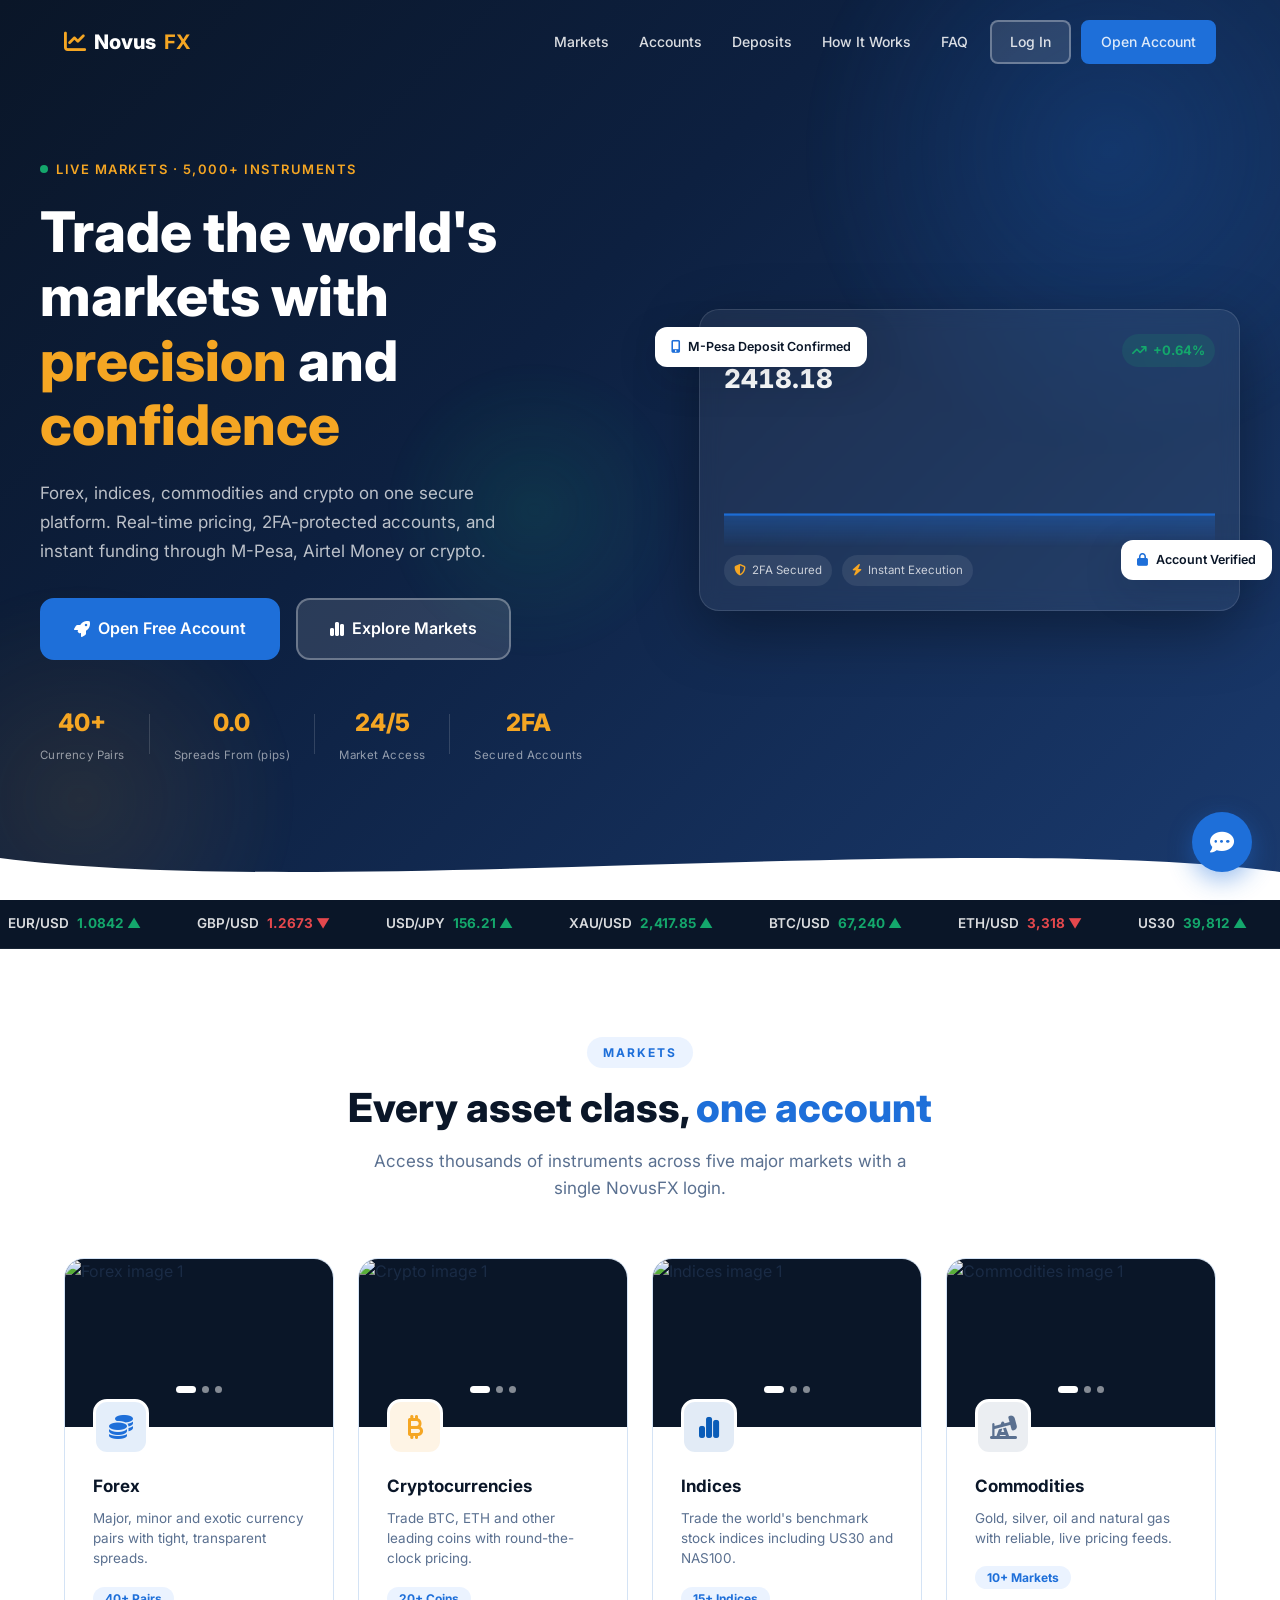
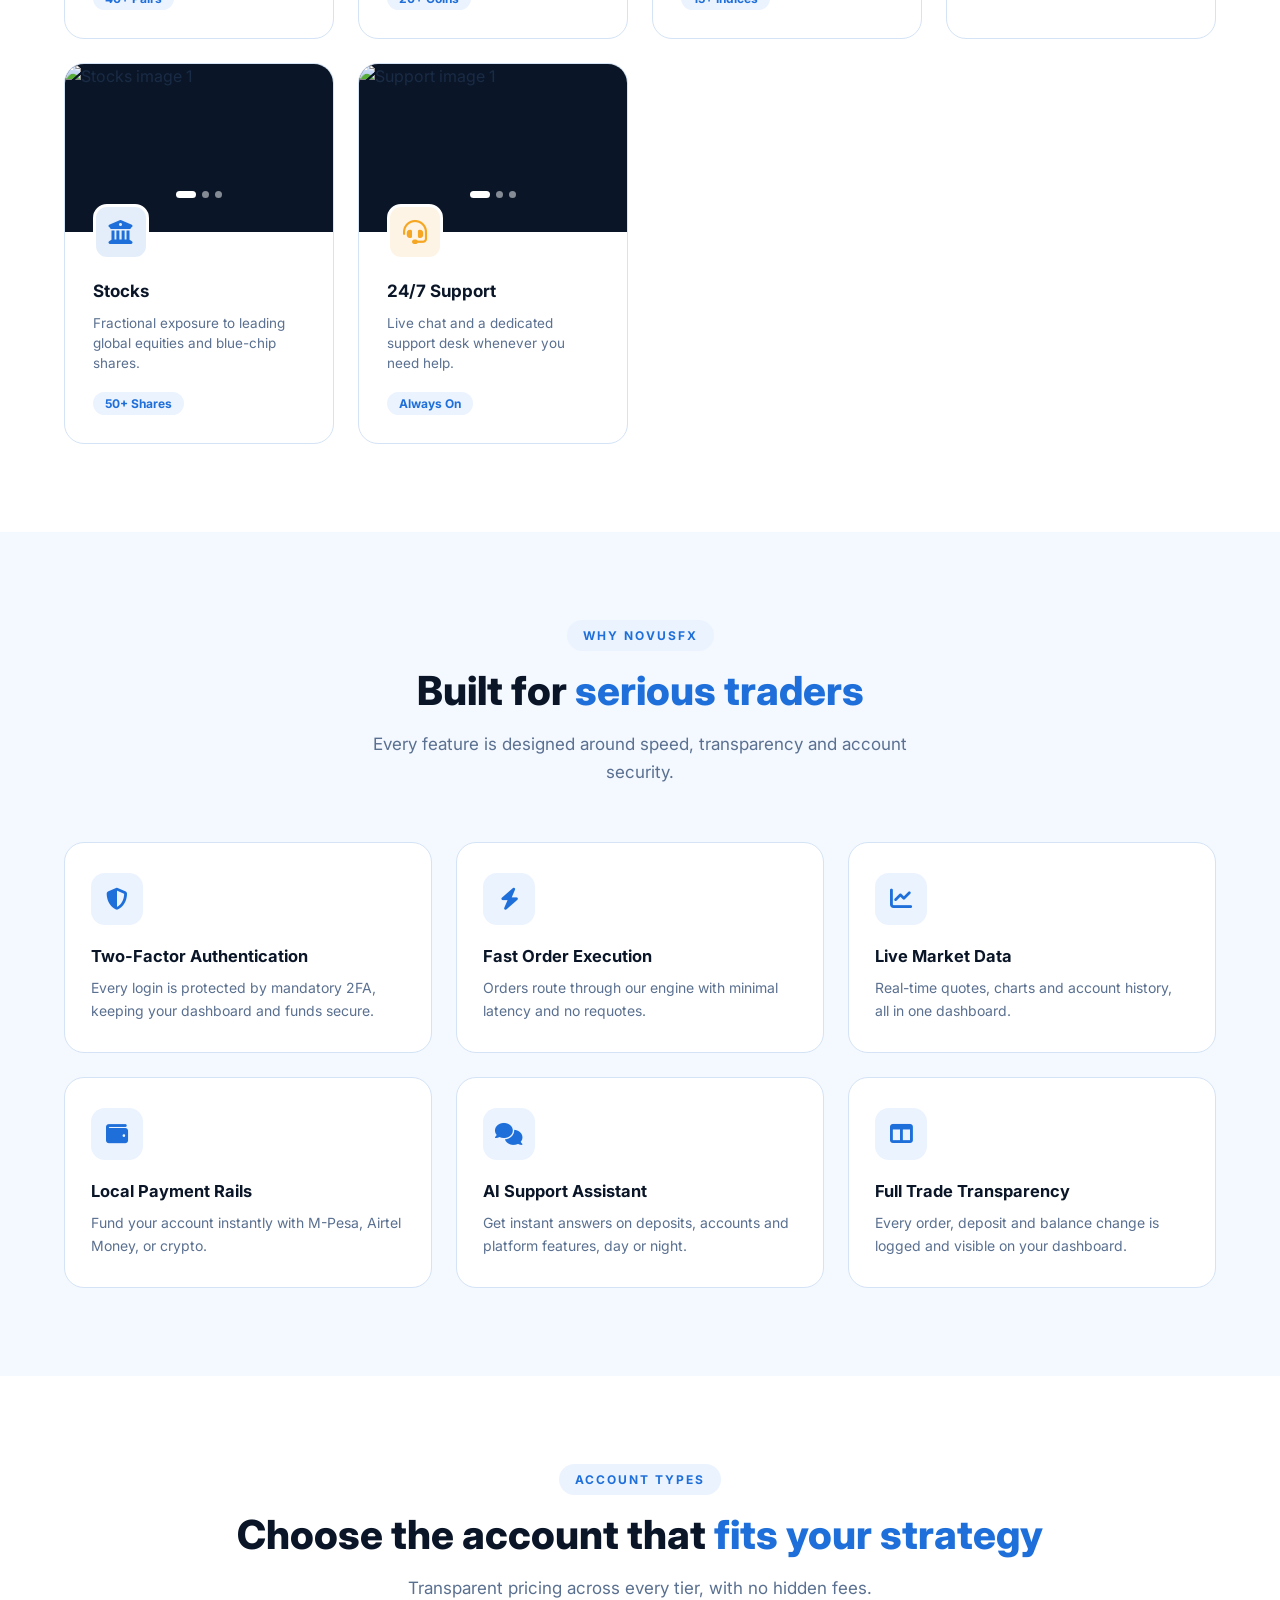
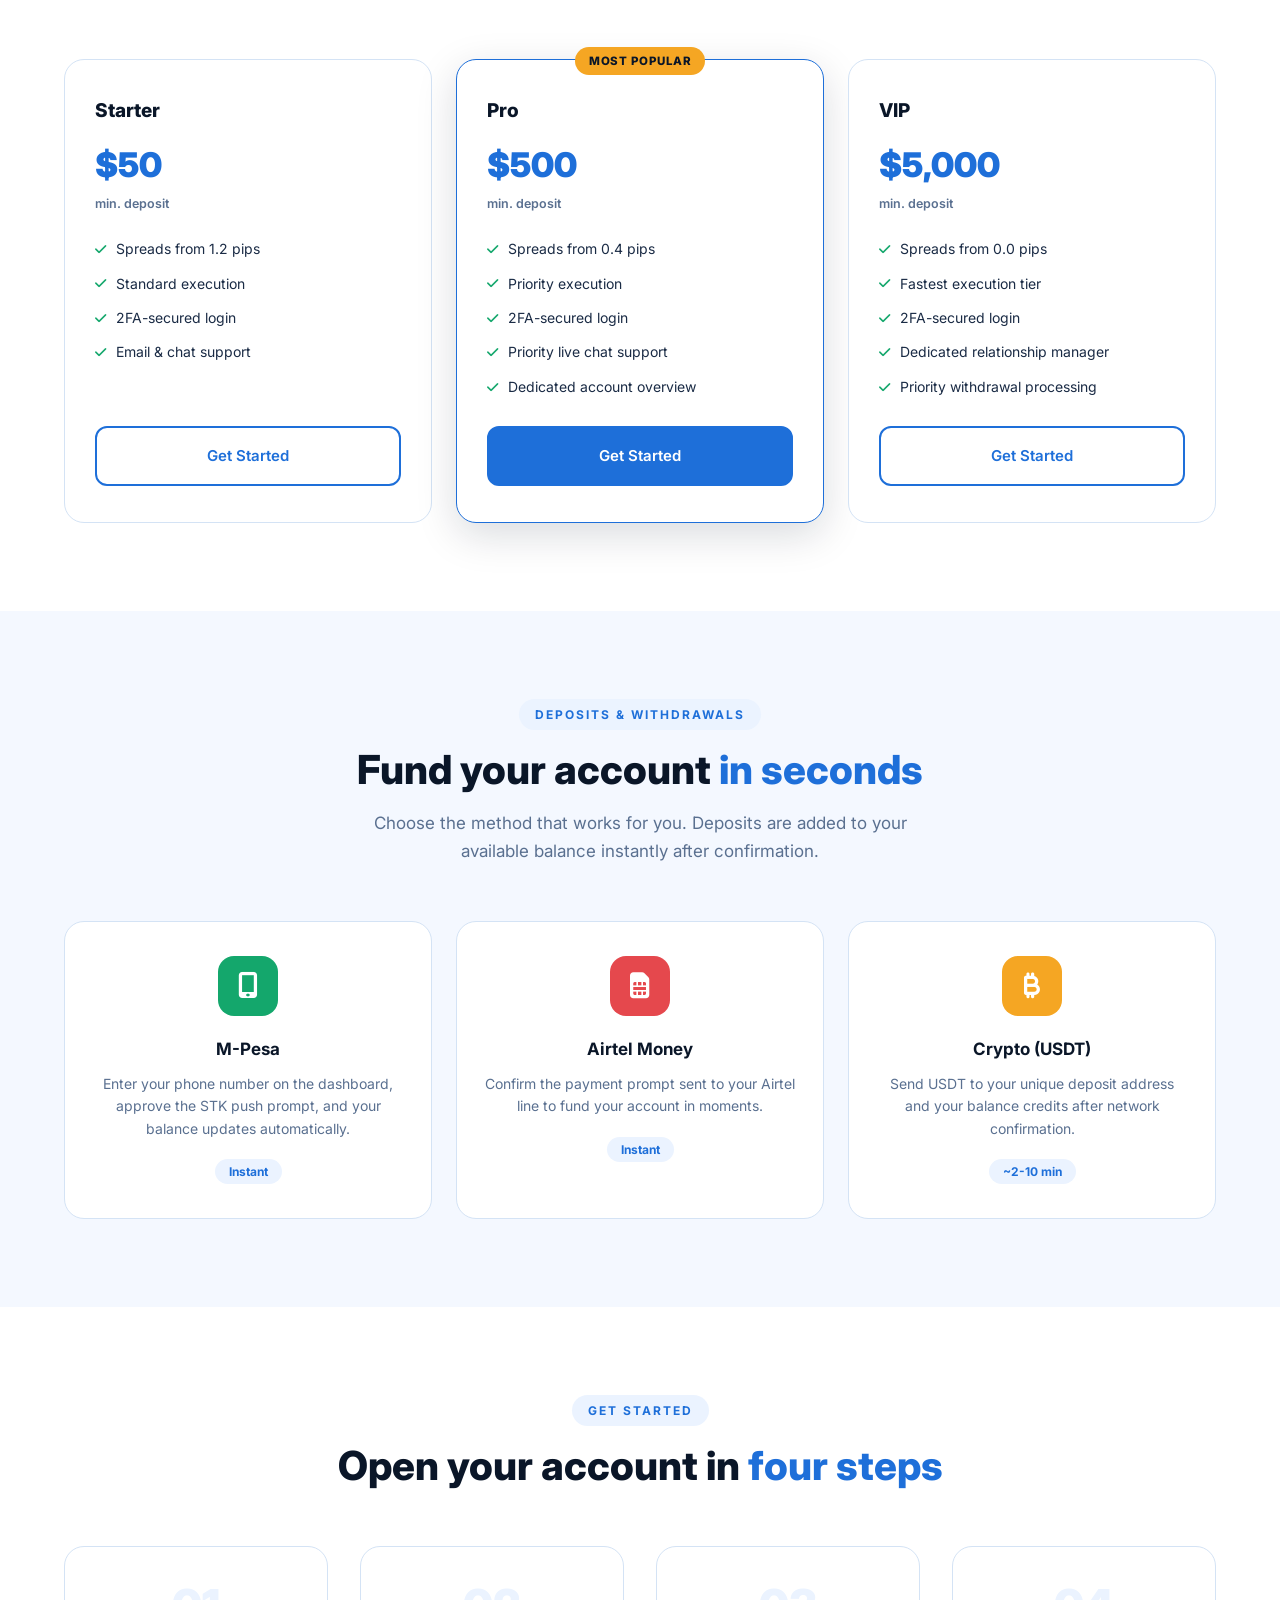
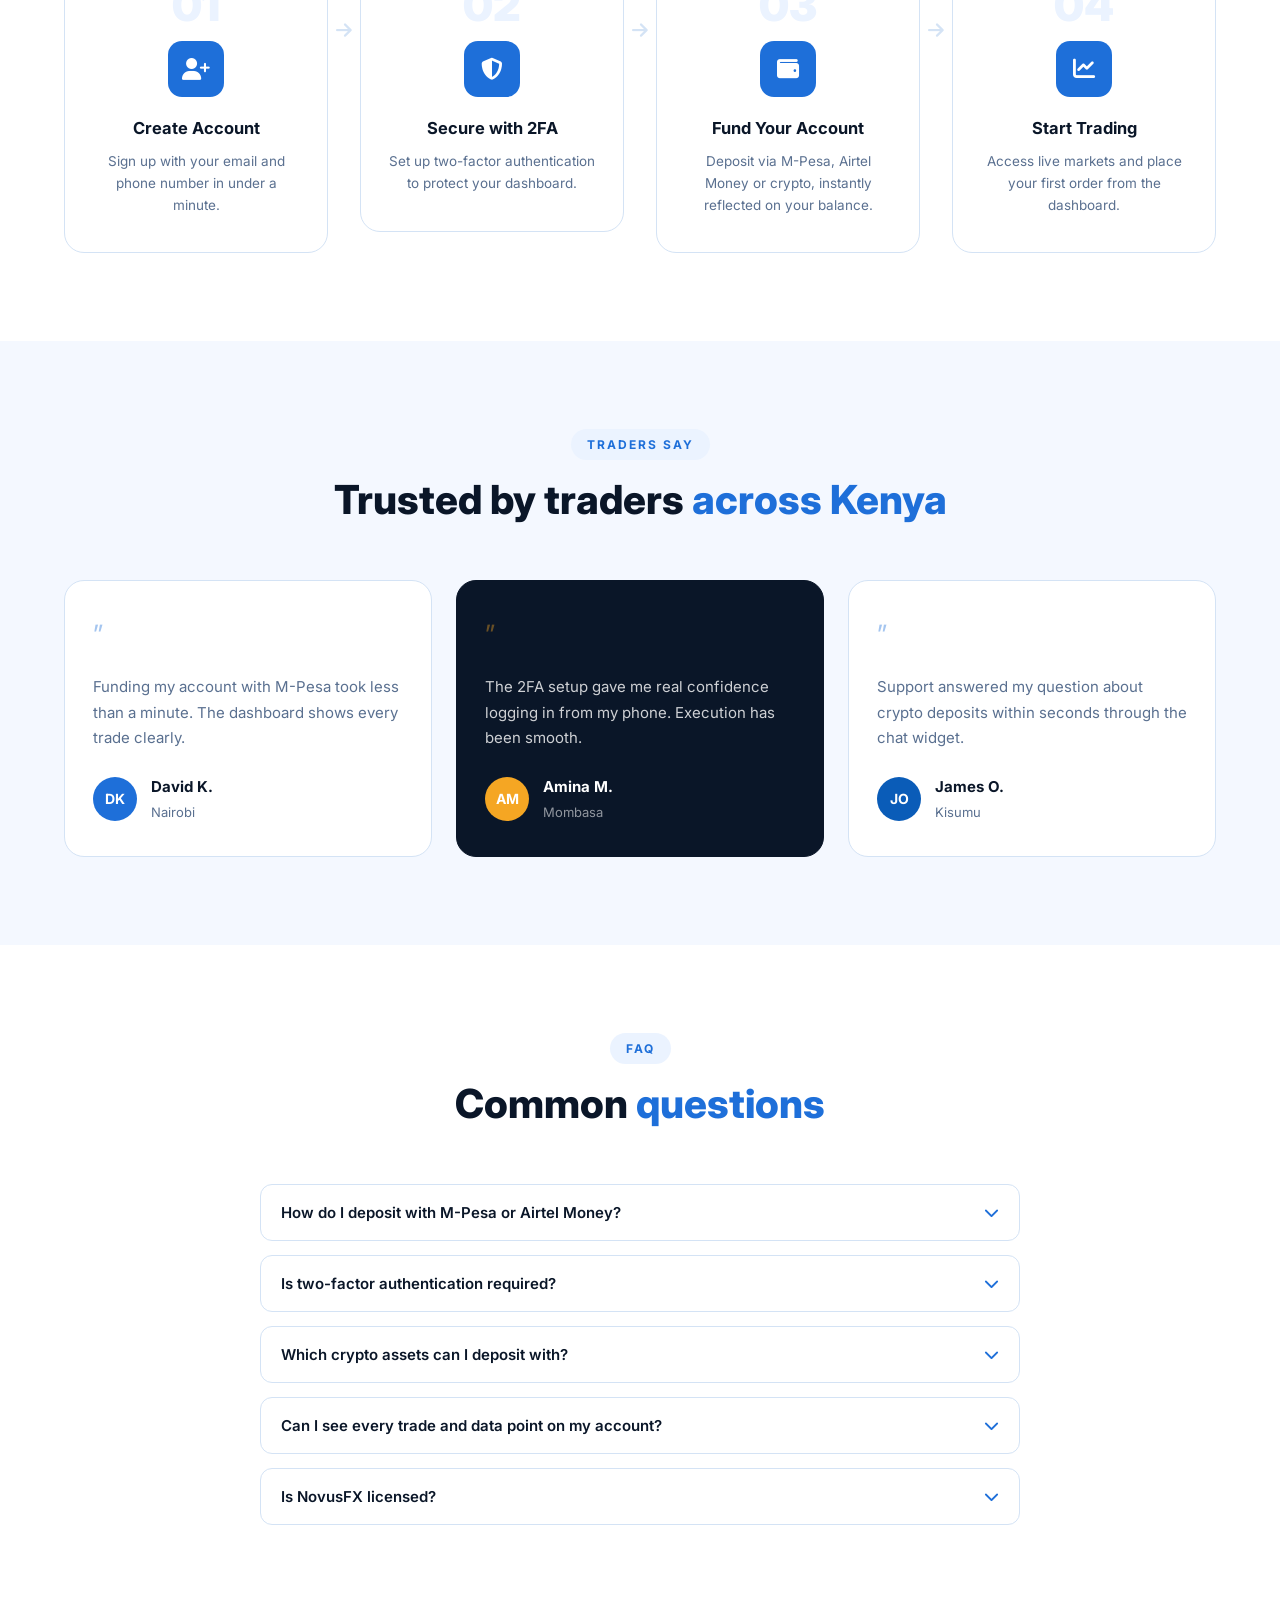
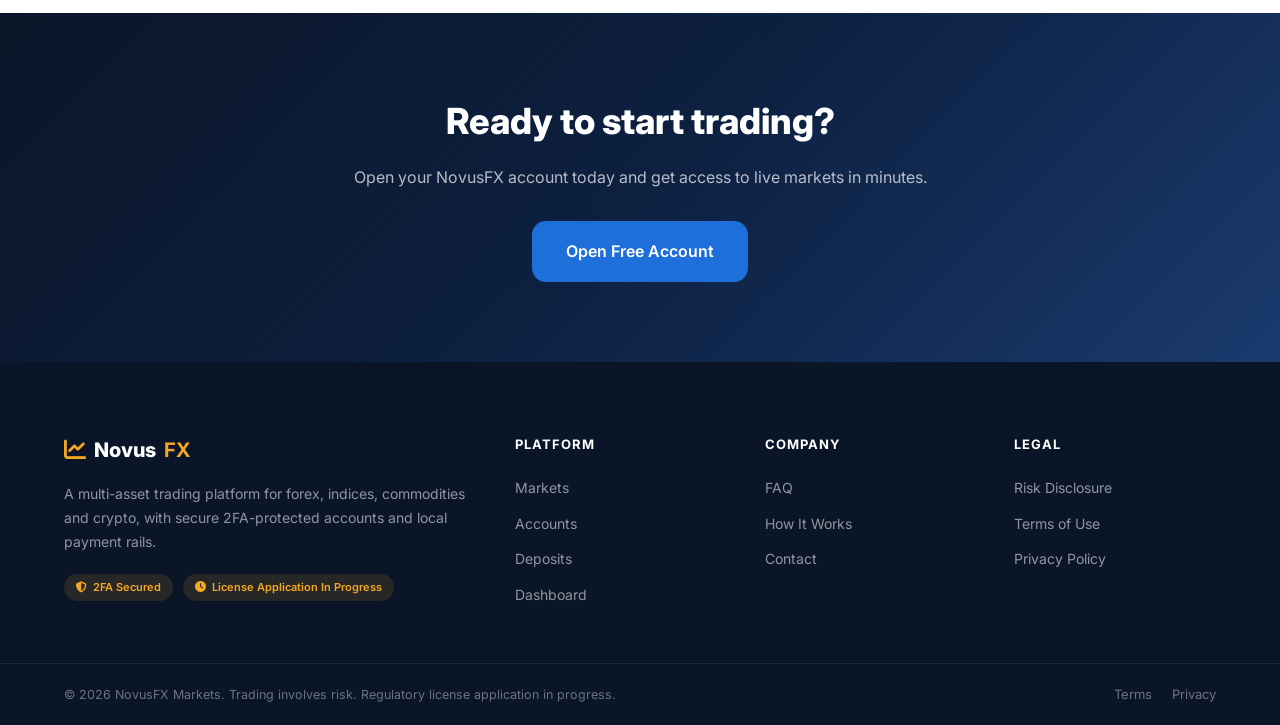
==== commit ce8ec42b: "Add image sliders for Forex, Crypto, and more" ====
--- a/index.html
+++ b/index.html
@@ -113,41 +113,83 @@
     </div>
     <div class="categories-grid">
       <div class="cat-card reveal" style="--c:#1E6FD9">
+      <div class="card-slider" aria-roledescription="carousel" aria-label="Forex images">
+        <div class="slides"><img src="images/forex-1.svg" alt="Forex image 1" loading="lazy" draggable="false"><img src="images/forex-2.svg" alt="Forex image 2" loading="lazy" draggable="false"><img src="images/forex-3.svg" alt="Forex image 3" loading="lazy" draggable="false"></div>
+        <button class="slider-btn prev" type="button" aria-label="Previous image"><i class="fa-solid fa-chevron-left"></i></button>
+        <button class="slider-btn next" type="button" aria-label="Next image"><i class="fa-solid fa-chevron-right"></i></button>
+        <div class="slider-dots"></div>
+      </div>
+      <div class="cat-body">
         <div class="cat-icon"><i class="fa-solid fa-coins"></i></div>
         <h3>Forex</h3>
         <p>Major, minor and exotic currency pairs with tight, transparent spreads.</p>
         <span class="cat-count">40+ Pairs</span>
-      </div>
+      </div></div>
       <div class="cat-card reveal" style="--c:#F5A623">
+      <div class="card-slider" aria-roledescription="carousel" aria-label="Crypto images">
+        <div class="slides"><img src="images/crypto-1.svg" alt="Crypto image 1" loading="lazy" draggable="false"><img src="images/crypto-2.svg" alt="Crypto image 2" loading="lazy" draggable="false"><img src="images/crypto-3.svg" alt="Crypto image 3" loading="lazy" draggable="false"></div>
+        <button class="slider-btn prev" type="button" aria-label="Previous image"><i class="fa-solid fa-chevron-left"></i></button>
+        <button class="slider-btn next" type="button" aria-label="Next image"><i class="fa-solid fa-chevron-right"></i></button>
+        <div class="slider-dots"></div>
+      </div>
+      <div class="cat-body">
         <div class="cat-icon"><i class="fa-solid fa-bitcoin-sign"></i></div>
         <h3>Cryptocurrencies</h3>
         <p>Trade BTC, ETH and other leading coins with round-the-clock pricing.</p>
         <span class="cat-count">20+ Coins</span>
-      </div>
+      </div></div>
       <div class="cat-card reveal" style="--c:#0A5CB8">
+      <div class="card-slider" aria-roledescription="carousel" aria-label="Indices images">
+        <div class="slides"><img src="images/indices-1.svg" alt="Indices image 1" loading="lazy" draggable="false"><img src="images/indices-2.svg" alt="Indices image 2" loading="lazy" draggable="false"><img src="images/indices-3.svg" alt="Indices image 3" loading="lazy" draggable="false"></div>
+        <button class="slider-btn prev" type="button" aria-label="Previous image"><i class="fa-solid fa-chevron-left"></i></button>
+        <button class="slider-btn next" type="button" aria-label="Next image"><i class="fa-solid fa-chevron-right"></i></button>
+        <div class="slider-dots"></div>
+      </div>
+      <div class="cat-body">
         <div class="cat-icon"><i class="fa-solid fa-chart-simple"></i></div>
         <h3>Indices</h3>
         <p>Trade the world's benchmark stock indices including US30 and NAS100.</p>
         <span class="cat-count">15+ Indices</span>
-      </div>
+      </div></div>
       <div class="cat-card reveal" style="--c:#5A7090">
+      <div class="card-slider" aria-roledescription="carousel" aria-label="Commodities images">
+        <div class="slides"><img src="images/commodities-1.svg" alt="Commodities image 1" loading="lazy" draggable="false"><img src="images/commodities-2.svg" alt="Commodities image 2" loading="lazy" draggable="false"><img src="images/commodities-3.svg" alt="Commodities image 3" loading="lazy" draggable="false"></div>
+        <button class="slider-btn prev" type="button" aria-label="Previous image"><i class="fa-solid fa-chevron-left"></i></button>
+        <button class="slider-btn next" type="button" aria-label="Next image"><i class="fa-solid fa-chevron-right"></i></button>
+        <div class="slider-dots"></div>
+      </div>
+      <div class="cat-body">
         <div class="cat-icon"><i class="fa-solid fa-oil-well"></i></div>
         <h3>Commodities</h3>
         <p>Gold, silver, oil and natural gas with reliable, live pricing feeds.</p>
         <span class="cat-count">10+ Markets</span>
-      </div>
+      </div></div>
       <div class="cat-card reveal" style="--c:#1E6FD9">
+      <div class="card-slider" aria-roledescription="carousel" aria-label="Stocks images">
+        <div class="slides"><img src="images/stocks-1.svg" alt="Stocks image 1" loading="lazy" draggable="false"><img src="images/stocks-2.svg" alt="Stocks image 2" loading="lazy" draggable="false"><img src="images/stocks-3.svg" alt="Stocks image 3" loading="lazy" draggable="false"></div>
+        <button class="slider-btn prev" type="button" aria-label="Previous image"><i class="fa-solid fa-chevron-left"></i></button>
+        <button class="slider-btn next" type="button" aria-label="Next image"><i class="fa-solid fa-chevron-right"></i></button>
+        <div class="slider-dots"></div>
+      </div>
+      <div class="cat-body">
         <div class="cat-icon"><i class="fa-solid fa-building-columns"></i></div>
         <h3>Stocks</h3>
         <p>Fractional exposure to leading global equities and blue-chip shares.</p>
         <span class="cat-count">50+ Shares</span>
-      </div>
+      </div></div>
       <div class="cat-card reveal" style="--c:#F5A623">
+      <div class="card-slider" aria-roledescription="carousel" aria-label="Support images">
+        <div class="slides"><img src="images/support-1.svg" alt="Support image 1" loading="lazy" draggable="false"><img src="images/support-2.svg" alt="Support image 2" loading="lazy" draggable="false"><img src="images/support-3.svg" alt="Support image 3" loading="lazy" draggable="false"></div>
+        <button class="slider-btn prev" type="button" aria-label="Previous image"><i class="fa-solid fa-chevron-left"></i></button>
+        <button class="slider-btn next" type="button" aria-label="Next image"><i class="fa-solid fa-chevron-right"></i></button>
+        <div class="slider-dots"></div>
+      </div>
+      <div class="cat-body">
         <div class="cat-icon"><i class="fa-solid fa-headset"></i></div>
         <h3>24/7 Support</h3>
         <p>Live chat and a dedicated support desk whenever you need help.</p>
         <span class="cat-count">Always On</span>
-      </div>
+      </div></div>
     </div>
   </div>
 </section>
--- a/style.css
+++ b/style.css
@@ -125,12 +125,30 @@
 
 /* ===== CATEGORIES / MARKETS ===== */
 .categories-grid { display: grid; grid-template-columns: repeat(auto-fill, minmax(240px, 1fr)); gap: 24px; }
-.cat-card { background: var(--white); border: 1.5px solid var(--border); border-radius: var(--radius-lg); padding: 32px 28px; cursor: pointer; transition: all var(--transition); }
+.cat-card { background: var(--white); border: 1.5px solid var(--border); border-radius: var(--radius-lg); padding: 0; overflow: hidden; cursor: pointer; transition: all var(--transition); }
 .cat-card:hover { border-color: var(--blue); transform: translateY(-4px); box-shadow: var(--shadow-lg); }
-.cat-icon { width: 56px; height: 56px; border-radius: 14px; background: color-mix(in srgb, var(--c) 12%, transparent); color: var(--c); display: flex; align-items: center; justify-content: center; font-size: 24px; margin-bottom: 20px; }
+.cat-body { padding: 0 28px 28px; }
+.cat-icon { width: 56px; height: 56px; border-radius: 14px; background: color-mix(in srgb, var(--c) 12%, #fff); color: var(--c); display: flex; align-items: center; justify-content: center; font-size: 24px; margin: -28px 0 18px; position: relative; z-index: 2; border: 3px solid #fff; }
 .cat-card h3 { font-size: 17px; font-weight: 700; color: var(--navy); margin-bottom: 8px; }
 .cat-card p { font-size: 13.5px; color: var(--text-muted); line-height: 1.5; margin-bottom: 16px; }
 .cat-count { font-size: 12px; font-weight: 700; color: var(--blue); background: var(--blue-light); padding: 4px 12px; border-radius: 100px; }
+
+/* ===== CARD IMAGE SLIDERS ===== */
+.card-slider { position: relative; aspect-ratio: 16 / 10; overflow: hidden; background: var(--navy); touch-action: pan-y; user-select: none; }
+.card-slider .slides { display: flex; height: 100%; transition: transform 0.55s cubic-bezier(.22,.7,.2,1); will-change: transform; }
+.card-slider .slides.dragging { transition: none; }
+.card-slider .slides img { flex: 0 0 100%; width: 100%; height: 100%; object-fit: cover; pointer-events: none; }
+.slider-btn { position: absolute; top: 50%; transform: translateY(-50%); width: 32px; height: 32px; border: none; border-radius: 50%; background: rgba(10,22,40,0.55); color: #fff; font-size: 12px; cursor: pointer; opacity: 0; transition: opacity var(--transition), background var(--transition); z-index: 3; }
+.slider-btn.prev { left: 10px; }
+.slider-btn.next { right: 10px; }
+.slider-btn:hover { background: var(--blue); }
+.card-slider:hover .slider-btn, .slider-btn:focus-visible { opacity: 1; }
+.slider-btn:focus-visible, .slider-dots button:focus-visible { outline: 2px solid #fff; outline-offset: 2px; }
+.slider-dots { position: absolute; left: 0; right: 0; bottom: 34px; display: flex; justify-content: center; gap: 6px; z-index: 3; }
+.slider-dots button { width: 7px; height: 7px; padding: 0; border: none; border-radius: 50%; background: rgba(255,255,255,0.5); cursor: pointer; transition: all var(--transition); }
+.slider-dots button.active { width: 20px; border-radius: 4px; background: #fff; }
+@media (hover: none) { .slider-btn { opacity: 0.85; } }
+@media (prefers-reduced-motion: reduce) { .card-slider .slides { transition: none; } }
 
 /* ===== FEATURES ===== */
 .feature-grid { display: grid; grid-template-columns: repeat(auto-fill, minmax(280px, 1fr)); gap: 24px; }
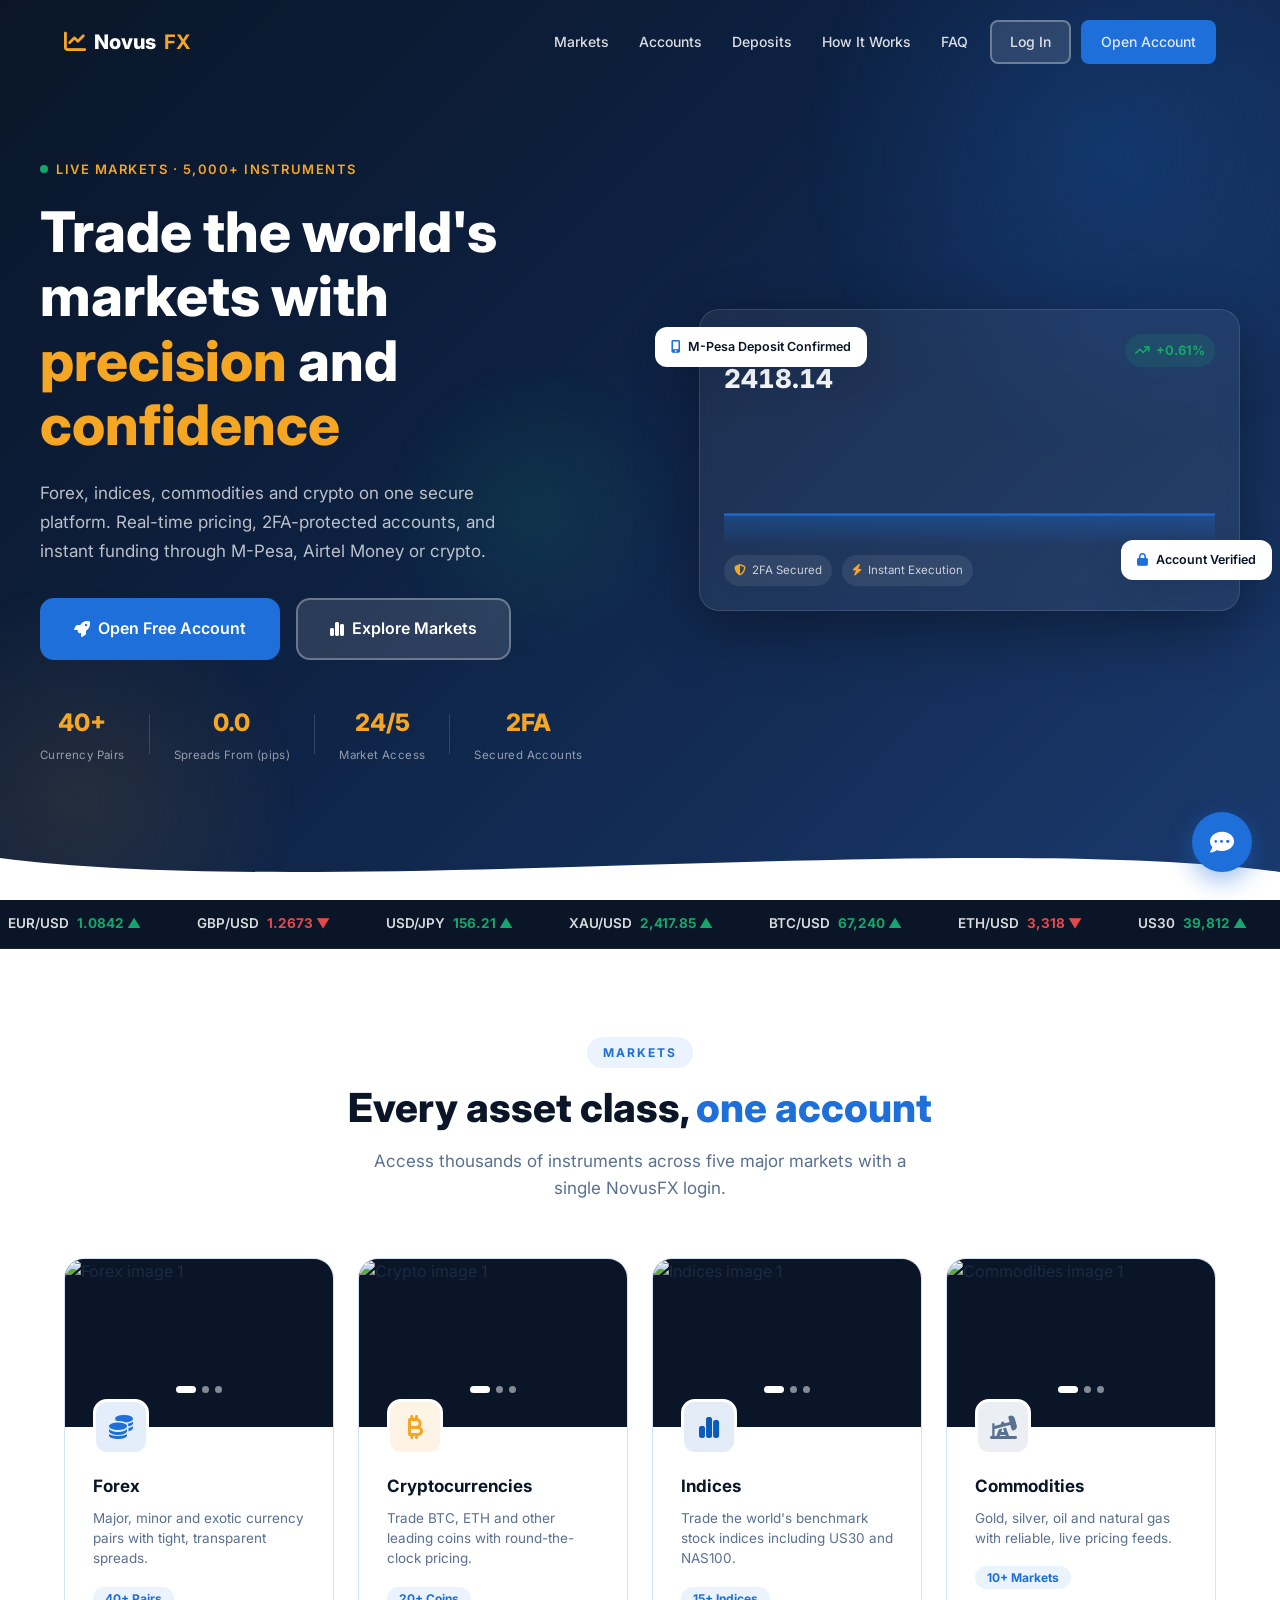
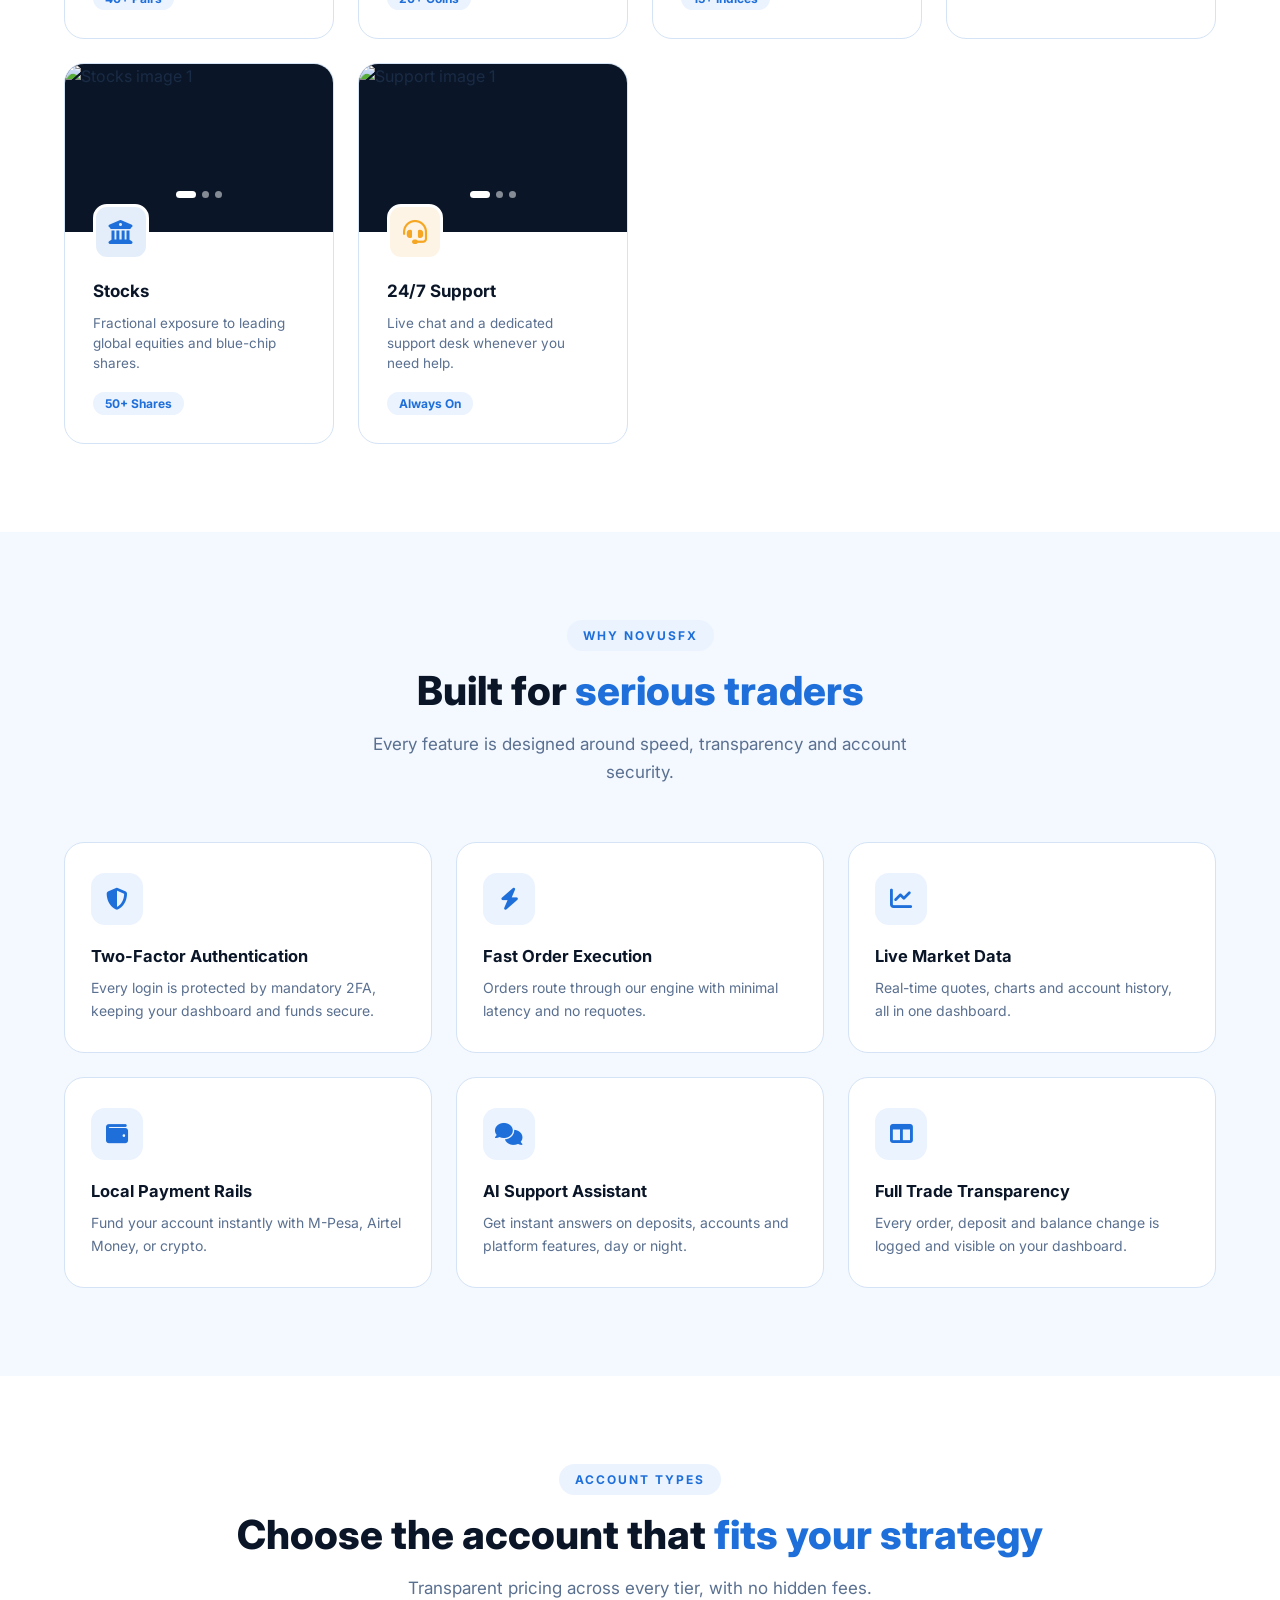
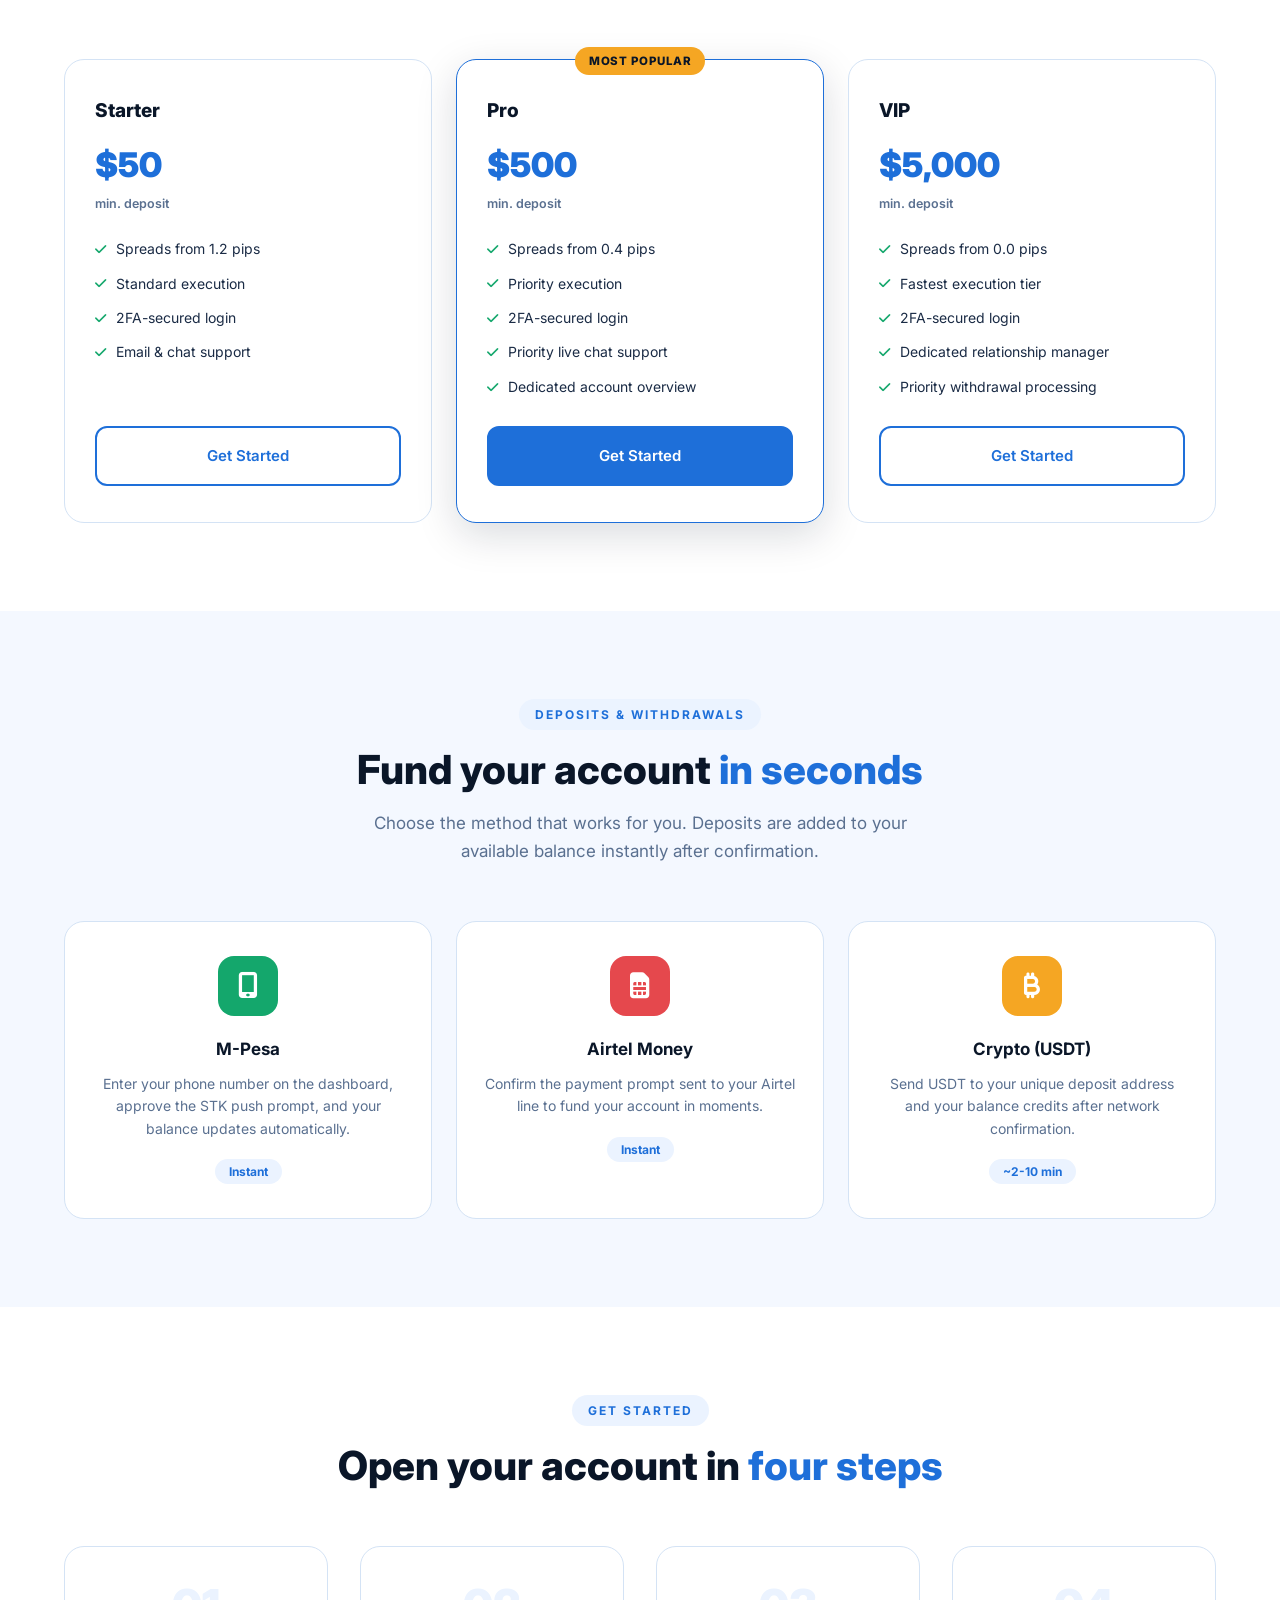
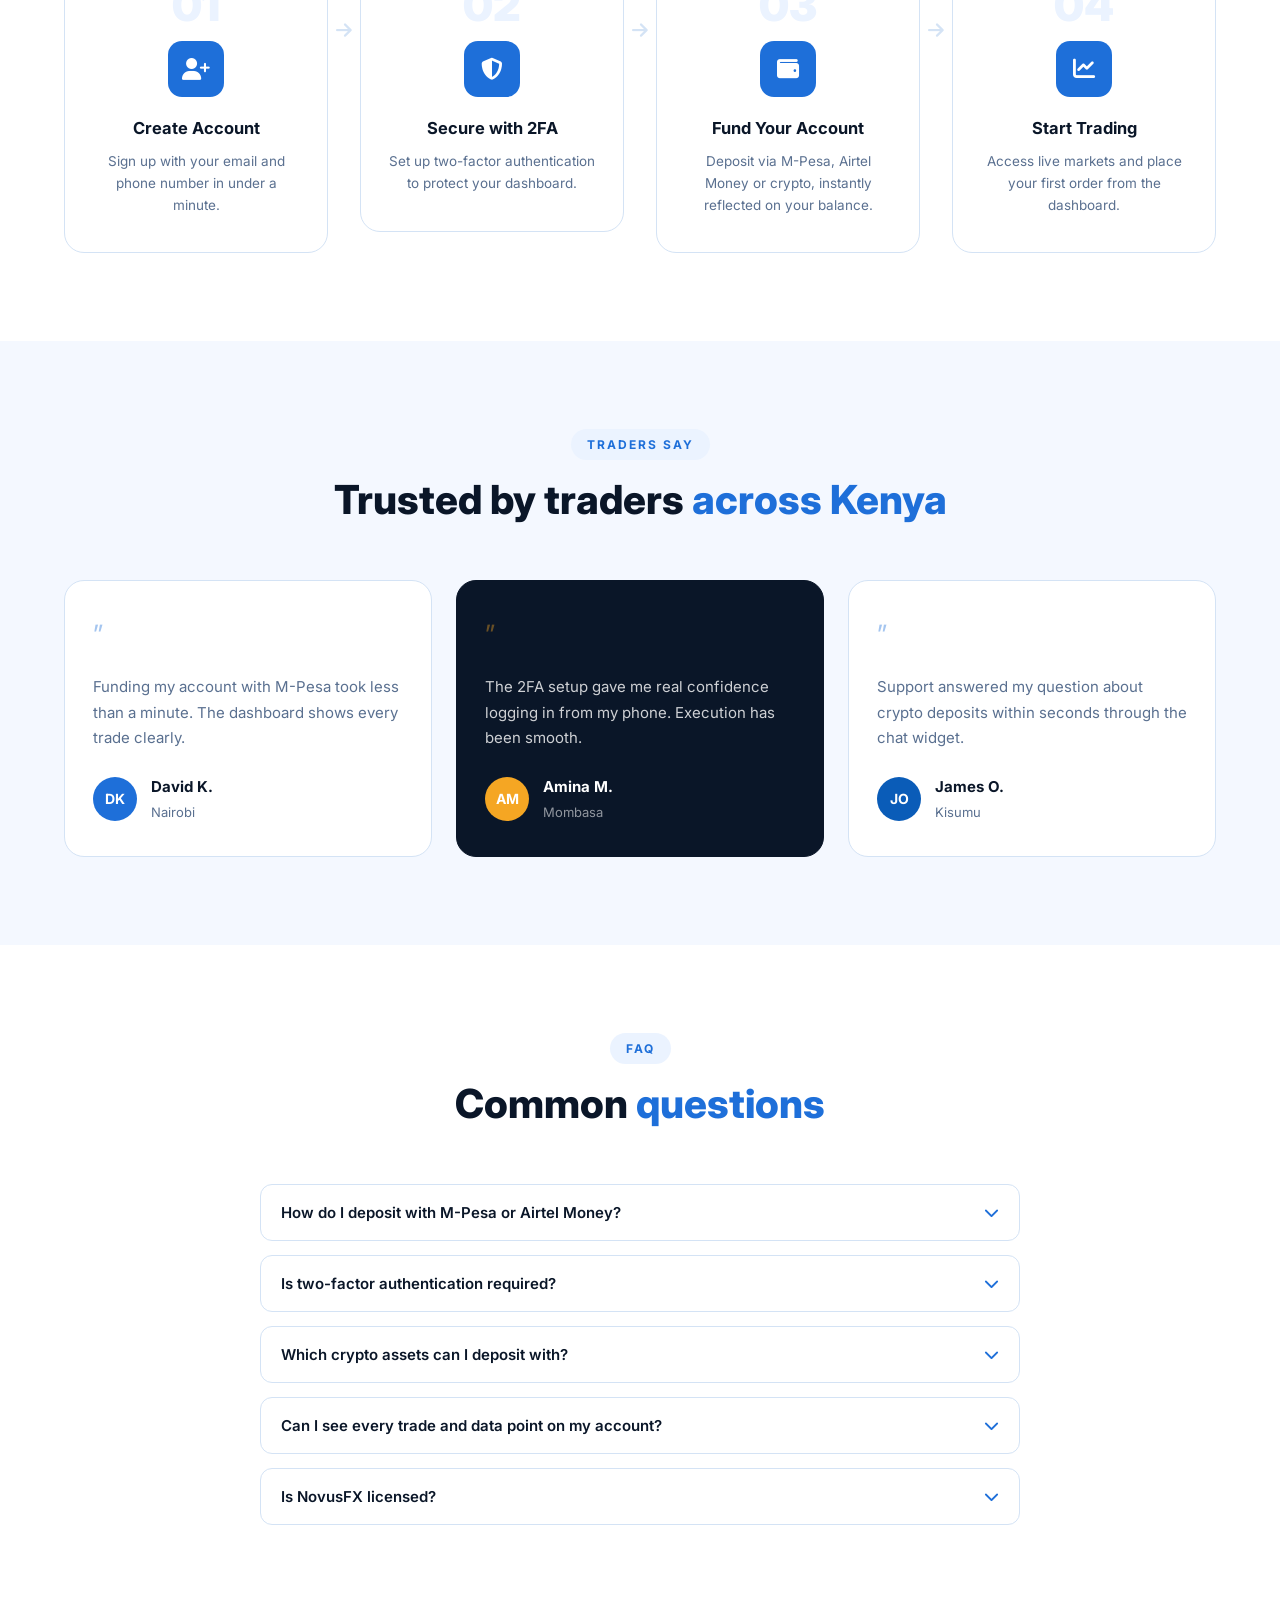
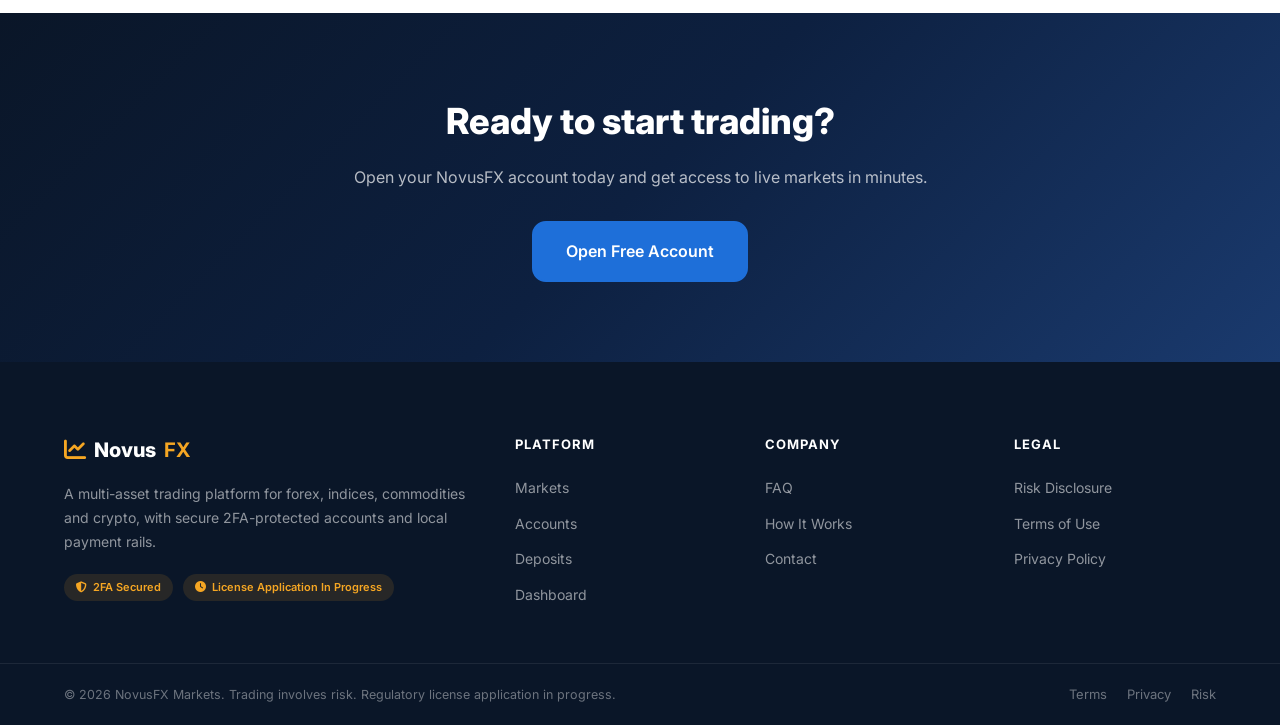
==== commit d2a82414: "Update footer links to point to specific pages" ====
--- a/index.html
+++ b/index.html
@@ -456,16 +456,16 @@
     <div class="footer-col">
       <h4>Legal</h4>
       <ul>
-        <li><a href="#">Risk Disclosure</a></li>
-        <li><a href="#">Terms of Use</a></li>
-        <li><a href="#">Privacy Policy</a></li>
+        <li><a href="risk.html">Risk Disclosure</a></li>
+        <li><a href="terms.html">Terms of Use</a></li>
+        <li><a href="privacy.html">Privacy Policy</a></li>
       </ul>
     </div>
   </div>
   <div class="footer-bottom">
     <div class="container">
       <span>&copy; 2026 NovusFX Markets. Trading involves risk. Regulatory license application in progress.</span>
-      <div class="footer-legal"><a href="#">Terms</a><a href="#">Privacy</a></div>
+      <div class="footer-legal"><a href="terms.html">Terms</a><a href="privacy.html">Privacy</a><a href="risk.html">Risk</a></div>
     </div>
   </div>
 </footer>
--- a/style.css
+++ b/style.css
@@ -310,3 +310,37 @@
   .trust-divider { display: none; }
   .trust-item { padding: 0 14px; }
 }
+
+
+/* ===== LEGAL PAGES ===== */
+.legal-nav { display: flex; align-items: center; gap: 20px; }
+.legal-nav a:not(.btn) { color: rgba(255,255,255,0.8); font-size: 14px; font-weight: 600; }
+.legal-nav a:not(.btn):hover { color: #fff; }
+.legal-hero { background: var(--navy); color: #fff; padding: 130px 0 56px; }
+.legal-hero h1 { font-size: clamp(30px, 5vw, 44px); font-weight: 800; margin-bottom: 10px; }
+.legal-hero p { color: rgba(255,255,255,0.75); max-width: 560px; margin-bottom: 18px; }
+.legal-updated { font-size: 13px; color: var(--gold); font-weight: 600; }
+.legal-wrap { display: grid; grid-template-columns: 240px minmax(0, 1fr); gap: 56px; padding-top: 56px; padding-bottom: 80px; align-items: start; }
+.legal-toc { position: sticky; top: 90px; font-size: 14px; }
+.legal-toc h2 { font-size: 13px; font-weight: 700; color: var(--text-muted); margin-bottom: 12px; }
+.legal-toc ol { list-style: none; border-left: 2px solid var(--border); }
+.legal-toc li a { display: block; padding: 6px 0 6px 14px; color: var(--text-muted); }
+.legal-toc li a:hover { color: var(--blue); }
+.legal-body { max-width: 720px; }
+.legal-body section { margin-bottom: 36px; scroll-margin-top: 90px; }
+.legal-body h2 { font-size: 21px; font-weight: 800; color: var(--navy); margin-bottom: 12px; }
+.legal-body p, .legal-body li { font-size: 15.5px; line-height: 1.75; color: var(--text); }
+.legal-body p { margin-bottom: 12px; }
+.legal-body ul { padding-left: 22px; margin-bottom: 12px; }
+.legal-body li { margin-bottom: 6px; }
+.legal-body a { color: var(--blue); text-decoration: underline; }
+.legal-body mark.fill { background: #FFF3CD; color: #7A5300; padding: 1px 6px; border-radius: 4px; font-weight: 600; }
+.legal-other { padding-top: 24px; border-top: 1px solid var(--border); font-size: 14px; }
+.legal-other a { margin-right: 14px; }
+@media (max-width: 860px) {
+  .legal-wrap { grid-template-columns: 1fr; gap: 28px; }
+  .legal-toc { position: static; }
+  .legal-toc ol { display: flex; flex-wrap: wrap; gap: 4px 16px; border-left: none; }
+  .legal-toc li a { padding: 2px 0; }
+}
+.legal-page-footer { padding-top: 0; }
